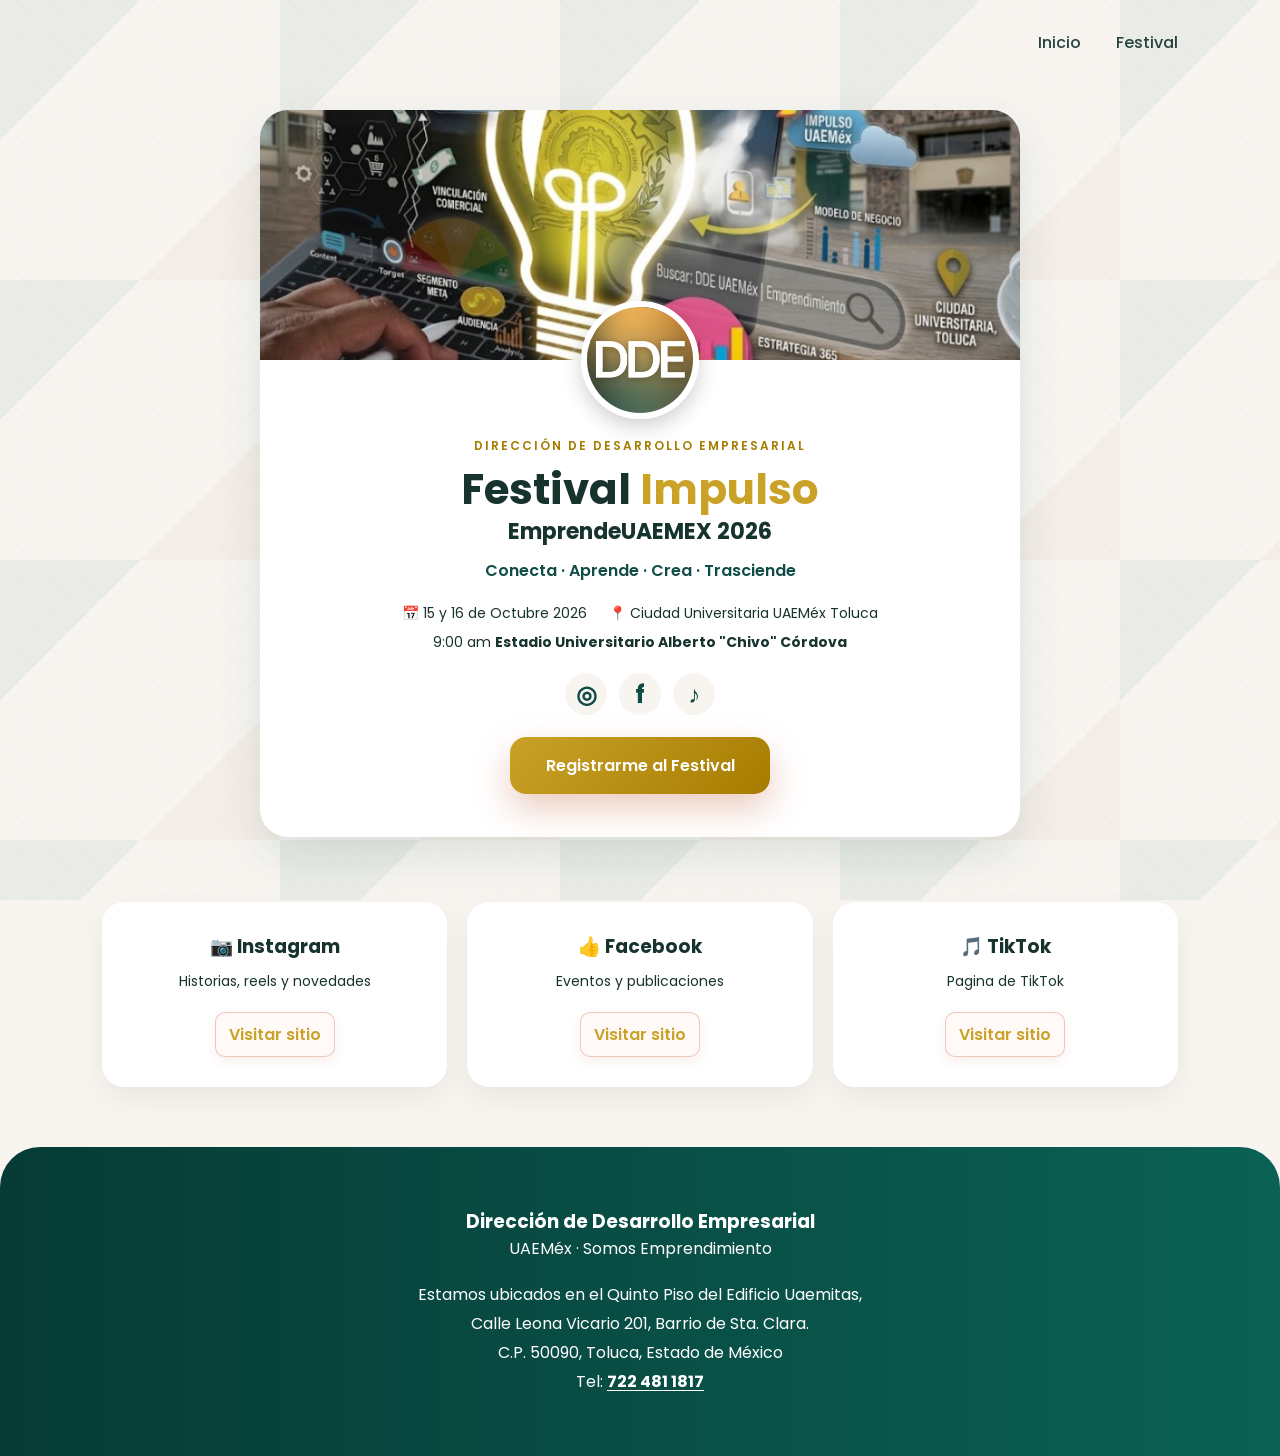
==== index.html @ 476d8ea2 "actualización" ====
<!DOCTYPE html>
<html lang="es">
<head>
    <meta charset="UTF-8">
    <meta name="viewport" content="width=device-width, initial-scale=1.0">
    <title>Festival Impulso 2026 | DDE UAEMéx</title>

    <link rel="preconnect" href="https://fonts.googleapis.com">
    <link href="https://fonts.googleapis.com/css2?family=Poppins:wght@300;400;500;600;700;800&display=swap" rel="stylesheet">

    <link rel="stylesheet" href="css/styles.css">
</head>
<body>

<header class="navbar">

    <nav>
        <a href="#festival">Inicio</a>
        <a href="#festival">Festival</a>
    </nav>

</header>

<section class="profile-hero" id="festival">

    <div class="profile-cover">
        <img src="assets/imagen-emprendimiento.jpg" alt="Emprendimiento e innovación de la UAEMéx">
    </div>

    <div class="profile-content">
        <img class="profile-logo" src="assets/logo-dde.jpg" alt="Logotipo de la Dirección de Desarrollo Empresarial">

        <span class="eyebrow">DIRECCIÓN DE DESARROLLO EMPRESARIAL</span>

        <h1>Festival <strong>Impulso</strong></h1>
        <p class="profile-year">EmprendeUAEMEX 2026</p>
        <p class="profile-description">Conecta · Aprende · Crea · Trasciende</p>

        <div class="profile-meta">
            <span>📅 15 y 16 de Octubre 2026</span>
            <span>📍 Ciudad Universitaria UAEMéx Toluca</span>
            <span>9:00 am <strong>Estadio Universitario Alberto &quot;Chivo&quot; Córdova</strong></span>
        </div>

        <div class="profile-socials" aria-label="Redes sociales">
            <a href="https://www.instagram.com/dde_uaemex/" aria-label="Instagram">◎</a>
            <a href="https://www.facebook.com/Desarrollo.Empresarial.UAEMex/" aria-label="Facebook">f</a>
            <a href="https://www.tiktok.com/@ddeuaemex" aria-label="TikTok">♪</a>
        </div>

        <a class="btn-primary profile-button" href="https://rodrigogar130-cmyk.github.io/impulso-uaemex-2026/index.html#inicio">
            Registrarme al Festival
        </a>
    </div>

</section>

<section class="socials" id="redes">

    <div class="card">
        <h3>📷 Instagram</h3>
        <p>Historias, reels y novedades</p>
        <a class="btn-social" href="https://www.instagram.com/dde_uaemex/">Visitar sitio</a>
    </div>

    <div class="card">
        <h3>👍 Facebook</h3>
        <p>Eventos y publicaciones</p>
        <a class="btn-social" href="https://www.facebook.com/Desarrollo.Empresarial.UAEMex/">Visitar sitio</a>
    </div>

    <div class="card">
        <h3>🎵 TikTok</h3>
        <p>Pagina de TikTok</p>
        <a class="btn-social" href="https://www.tiktok.com/@ddeuaemex">Visitar sitio</a>
    </div>


</section>

<footer id="contacto">

    <h3>Dirección de Desarrollo Empresarial</h3>

    <p>UAEMéx · Somos Emprendimiento</p>

    <address class="footer-address">
        Estamos ubicados en el Quinto Piso del Edificio Uaemitas,<br>
        Calle Leona Vicario 201, Barrio de Sta. Clara.<br>
        C.P. 50090, Toluca, Estado de México<br>
        Tel: <a href="tel:+527224811817"><strong>722 481 1817</strong></a>
    </address>

</footer>

<script src="js/app.js"></script>

</body>
</html>
---- css/styles.css ----
:root{

--verde:#0F4C45;
--terracota:#C9A227;
--terracota2:#A67C00;
--crema:#F8F5F1;
--texto:#17332D;

}

*{
margin:0;
padding:0;
box-sizing:border-box;
font-family:'Poppins',sans-serif;
}

html{
scroll-behavior:smooth;
}

body{

background-color:var(--crema);
background-image:
linear-gradient(135deg,rgba(15,76,69,.06) 25%,transparent 25%,transparent 75%,rgba(201,110,74,.06) 75%),
repeating-linear-gradient(45deg,rgba(15,76,69,.035) 0 1px,transparent 1px 34px),
repeating-linear-gradient(-45deg,rgba(201,110,74,.035) 0 1px,transparent 1px 34px);
background-size:280px 280px,34px 34px,34px 34px;
background-attachment:fixed;
color:var(--texto);

}

.navbar{

height:85px;
display:flex;
justify-content:flex-end;
align-items:center;
padding:0 8%;

}

.logo img{

height:55px;

}

nav{

display:flex;
gap:35px;

}

nav a{

text-decoration:none;
color:#26433E;
font-weight:500;
padding:10px 0;
transition:color .2s ease, transform .2s ease;

}

nav a:hover,
nav a:focus-visible{

color:var(--terracota);
transform:translateY(-2px);

}

nav a:focus-visible,
.btn-primary:focus-visible,
.btn-light:focus-visible,
.card a:focus-visible,
.footer-links a:focus-visible{

outline:3px solid rgba(201,110,74,.45);
outline-offset:4px;

}

.hero{

padding:50px 8%;
display:grid;
grid-template-columns:1fr 1fr;
gap:60px;
align-items:center;

}

.eyebrow{

letter-spacing:4px;
font-size:12px;
color:#777;

}

.hero h1{

font-size:64px;
line-height:1.05;
margin:15px 0;

}

.hero h1 span{

display:block;
color:var(--terracota);

}

.subtitle{

font-size:20px;
font-weight:600;
margin-bottom:15px;

}

.info{

margin:25px 0;
display:flex;
flex-direction:column;
gap:12px;

}

.btn-primary{

display:inline-block;
position:relative;
overflow:hidden;
background:linear-gradient(135deg,var(--terracota),var(--terracota2));
padding:16px 26px;
border-radius:16px;
color:white;
text-decoration:none;
font-weight:600;
box-shadow:0 15px 35px rgba(201,110,74,.35);
transition:transform .2s ease, box-shadow .2s ease, filter .2s ease;

}

.btn-primary::after,
.btn-light::after{

content:"";
position:absolute;
top:0;
left:-75%;
width:45%;
height:100%;
background:rgba(255,255,255,.28);
transform:skewX(-20deg);
transition:left .45s ease;

}

.btn-primary:hover,
.btn-primary:focus-visible,
.btn-light:hover,
.btn-light:focus-visible{

transform:translateY(-3px);
box-shadow:0 18px 38px rgba(201,110,74,.42);
filter:saturate(1.08);

}

.btn-primary:hover::after,
.btn-primary:focus-visible::after,
.btn-light:hover::after,
.btn-light:focus-visible::after{

left:130%;

}

.btn-primary:active,
.btn-light:active,
.card a:active,
.footer-links a:active{

transform:translateY(1px) scale(.98);
transition-duration:.08s;

}

.hero-image{

position:relative;

}

.hero-image img{

width:100%;
border-radius:30px;

}

.quote{

position:absolute;
bottom:25px;
left:25px;
background:rgba(15,76,69,.9);
backdrop-filter:blur(8px);
padding:18px;
border-radius:16px;
color:white;
width:240px;

}

.profile-hero{

max-width:760px;
margin:25px auto 45px;
background:#fff;
border-radius:28px;
overflow:hidden;
box-shadow:0 18px 45px rgba(15,76,69,.12);
text-align:center;

}

.profile-cover{

height:250px;
background:var(--verde);
overflow:hidden;

}

.profile-cover img{

width:100%;
height:100%;
object-fit:cover;
display:block;

}

.profile-content{

position:relative;
padding:0 34px 36px;

}

.profile-logo{

width:118px;
height:118px;
object-fit:cover;
border:6px solid white;
border-radius:50%;
margin:-59px auto 18px;
display:block;
box-shadow:0 8px 20px rgba(0,0,0,.18);

}

.profile-content .eyebrow{

display:block;
color:var(--terracota2);
font-weight:600;
letter-spacing:2px;

}

.profile-content h1{

font-size:42px;
line-height:1.1;
margin:12px 0 2px;

}

.profile-content h1 strong{

color:var(--terracota);

}

.profile-year{

font-size:22px;
font-weight:700;

}

.profile-description{

margin-top:10px;
font-weight:600;
color:var(--verde);

}

.profile-meta{

display:flex;
justify-content:center;
flex-wrap:wrap;
gap:8px 22px;
margin:20px 0;
font-size:14px;

}

.profile-socials{

display:flex;
justify-content:center;
gap:12px;
margin-bottom:22px;

}

.profile-socials a{

display:grid;
place-items:center;
width:42px;
height:42px;
border-radius:50%;
background:var(--crema);
color:var(--verde);
font-size:24px;
font-weight:700;
text-decoration:none;
transition:transform .2s ease, background-color .2s ease, color .2s ease;

}

.profile-socials a:hover,
.profile-socials a:focus-visible{

background:var(--terracota);
color:white;
transform:translateY(-3px);

}

.profile-button{

min-width:260px;

}

.socials{

padding:20px 8%;
display:grid;
grid-template-columns:repeat(3,1fr);
gap:20px;

}

.card{

background:white;
padding:30px;
border-radius:22px;
text-align:center;
box-shadow:0 12px 30px rgba(0,0,0,.06);
transition:.3s;

}

.card:hover{

transform:translateY(-8px);

}

.card h3{

margin-bottom:10px;

}

.card p{

font-size:14px;
margin-bottom:20px;

}

.card a{

color:var(--terracota);
text-decoration:none;
font-weight:600;
display:inline-block;
padding:9px 12px;
border-radius:10px;
transition:transform .2s ease, background-color .2s ease;

}

.card a:hover,
.card a:focus-visible{

background:rgba(201,110,74,.1);
transform:translateY(-2px);

}

.btn-social{

min-width:120px;
border:1px solid rgba(201,110,74,.35);
background:#fffaf7;
text-align:center;
box-shadow:0 5px 12px rgba(201,110,74,.1);

}

.btn-social:hover,
.btn-social:focus-visible{

background:var(--terracota);
color:white;
box-shadow:0 8px 18px rgba(201,110,74,.25);

}

.features{

padding:60px 8%;
display:grid;
grid-template-columns:1.3fr .8fr;
gap:40px;

}

.left h2{

font-size:36px;
margin-bottom:30px;

}

.item{

margin-bottom:24px;

}

.item h4{

font-size:20px;

}

.cta-box{

background:linear-gradient(160deg,#0F4C45,#176B5E);
border-radius:30px;
padding:40px;
color:white;
display:flex;
flex-direction:column;
justify-content:center;

}

.cta-box h3{

font-size:34px;
margin-bottom:20px;

}

.btn-light{

position:relative;
overflow:hidden;
margin-top:25px;
background:white;
padding:14px 16px;
text-align:center;
border-radius:14px;
text-decoration:none;
color:var(--verde);
font-weight:700;
transition:transform .2s ease, box-shadow .2s ease;

}

.stats{

padding:40px 8%;
display:grid;
grid-template-columns:repeat(4,1fr);
text-align:center;

}

.stats h2{

font-size:44px;
color:var(--terracota);

}

footer{

margin-top:40px;
background:linear-gradient(90deg,#063B35,#0B6155);
padding:60px 8%;
color:white;
text-align:center;
border-radius:40px 40px 0 0;

}

.footer-address{
margin:20px auto 0;
max-width:640px;
font-style:normal;
line-height:1.8;
}

.footer-address a{
color:inherit;
text-underline-offset:3px;
}

.footer-links{

margin-top:25px;
display:flex;
justify-content:center;
gap:30px;

}

.footer-links a{

color:white;
text-decoration:none;
padding:8px 4px;
transition:color .2s ease, transform .2s ease;

}

.footer-links a:hover,
.footer-links a:focus-visible{

color:#FFD1BE;
transform:translateY(-2px);

}

@media(max-width:960px){

.hero,
.features{

grid-template-columns:1fr;

}

.socials{

grid-template-columns:1fr 1fr;

}

.stats{

grid-template-columns:1fr 1fr;
row-gap:30px;

}

nav{

display:none;

}

.hero h1{

font-size:46px;

}

}

@media(max-width:600px){

.navbar{

height:70px;
padding:0 5%;

}

.logo img{

height:44px;

}

.profile-hero{

margin:12px 5% 30px;
border-radius:22px;

}

.profile-cover{

height:175px;

}

.profile-content{

padding:0 18px 26px;

}

.profile-logo{

width:96px;
height:96px;
margin-top:-48px;

}

.profile-content .eyebrow{

font-size:10px;
letter-spacing:1px;

}

.profile-content h1{

font-size:34px;

}

.profile-year{

font-size:19px;

}

.profile-meta{

flex-direction:column;
gap:6px;
font-size:13px;

}

.profile-button{

width:100%;
min-width:0;

}

.hero{

padding:30px 5% 34px;
gap:30px;

}

.hero h1{

font-size:clamp(38px,11vw,48px);

}

.eyebrow{

letter-spacing:2px;

}

.subtitle{

font-size:17px;

}

.info{

margin:20px 0;
gap:8px;
font-size:14px;

}

.btn-primary{

width:100%;
text-align:center;
padding:15px 18px;

}

.hero-image img{

border-radius:22px;

}

.quote{

bottom:14px;
left:14px;
padding:12px;
width:calc(100% - 28px);
font-size:12px;

}

.socials{

grid-template-columns:1fr;
padding:12px 5%;
gap:14px;

}

.card{

padding:22px 18px;
border-radius:18px;

}

.features{

padding:40px 5%;
gap:28px;

}

.left h2{

font-size:30px;

}

.cta-box{

padding:28px 22px;
border-radius:22px;

}

.cta-box h3{

font-size:28px;

}

.stats{

grid-template-columns:1fr;
padding:30px 5%;
row-gap:24px;

}

.stats h2{

font-size:38px;

}

footer{

margin-top:24px;
padding:40px 5%;
border-radius:26px 26px 0 0;

}

.footer-links{

gap:10px 18px;
flex-wrap:wrap;

}

}

@media(prefers-reduced-motion:reduce){

html{
scroll-behavior:auto;
}

*,
*::before,
*::after{
transition-duration:.01ms !important;
animation-duration:.01ms !important;
}

}
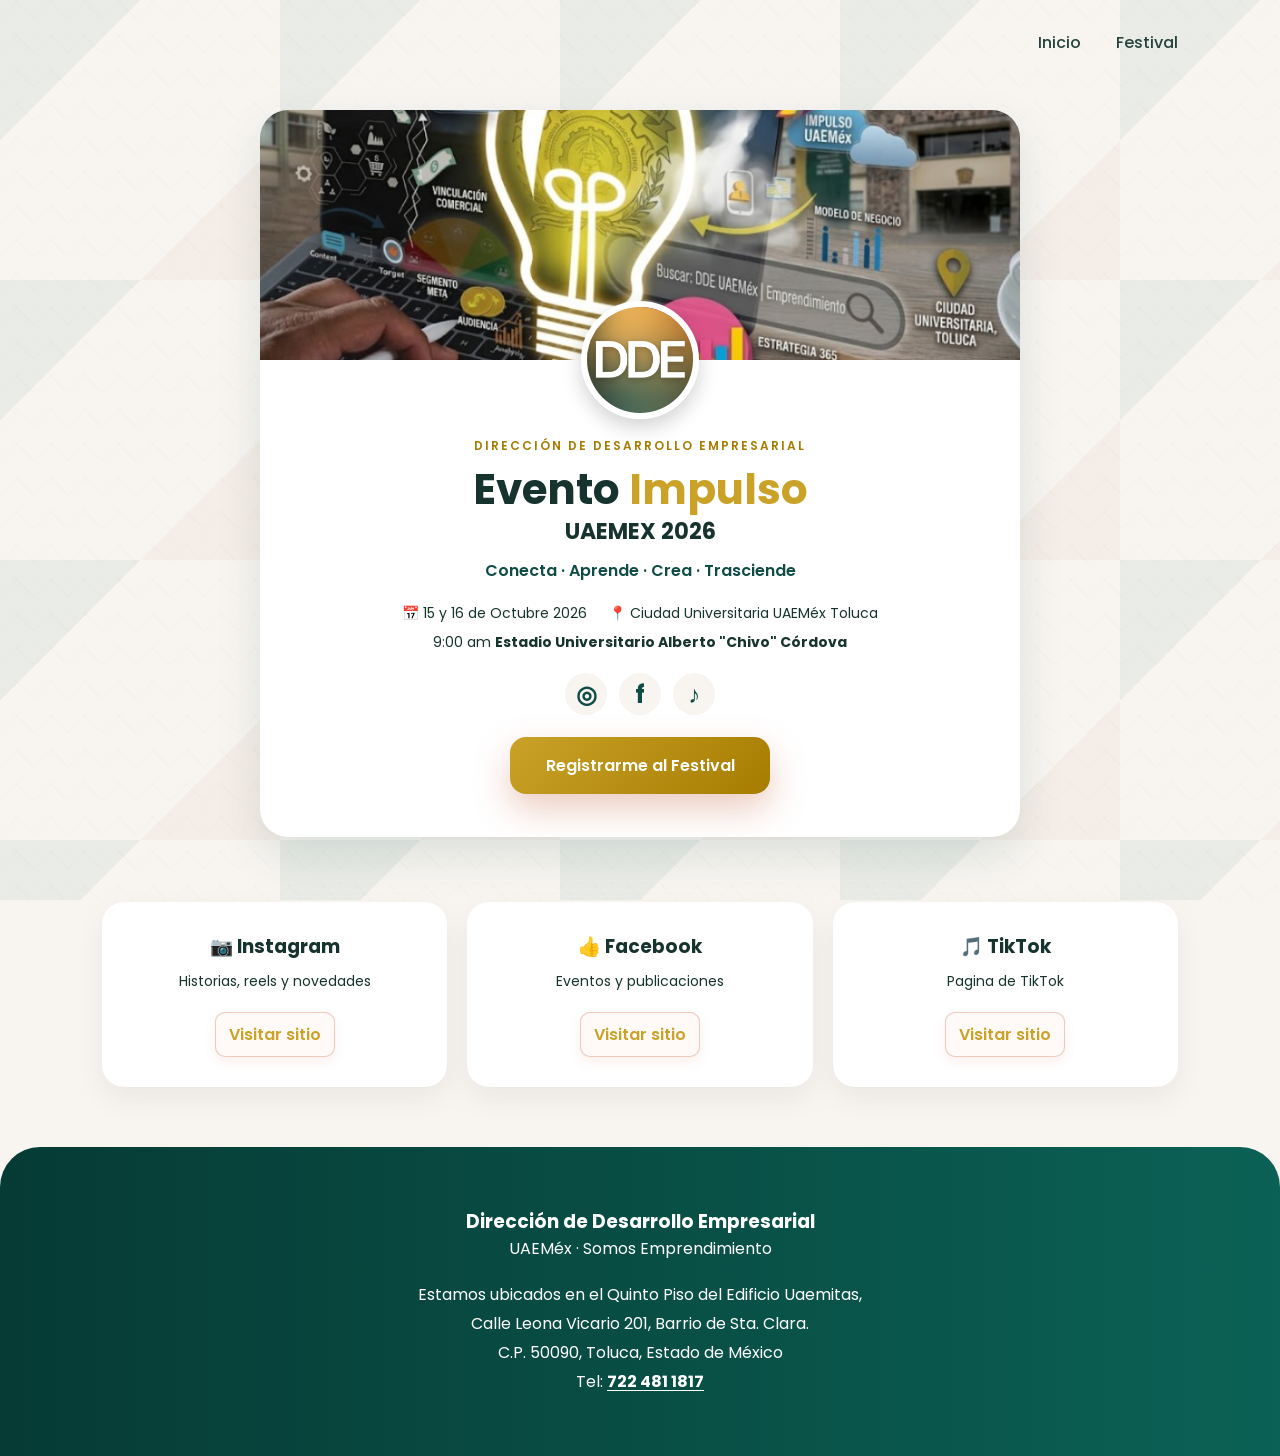
==== commit 613cc85d: "actualizacion 2" ====
--- a/index.html
+++ b/index.html
@@ -32,8 +32,8 @@
 
         <span class="eyebrow">DIRECCIÓN DE DESARROLLO EMPRESARIAL</span>
 
-        <h1>Festival <strong>Impulso</strong></h1>
-        <p class="profile-year">EmprendeUAEMEX 2026</p>
+        <h1>Evento <strong>Impulso</strong></h1>
+        <p class="profile-year">UAEMEX 2026</p>
         <p class="profile-description">Conecta · Aprende · Crea · Trasciende</p>
 
         <div class="profile-meta">
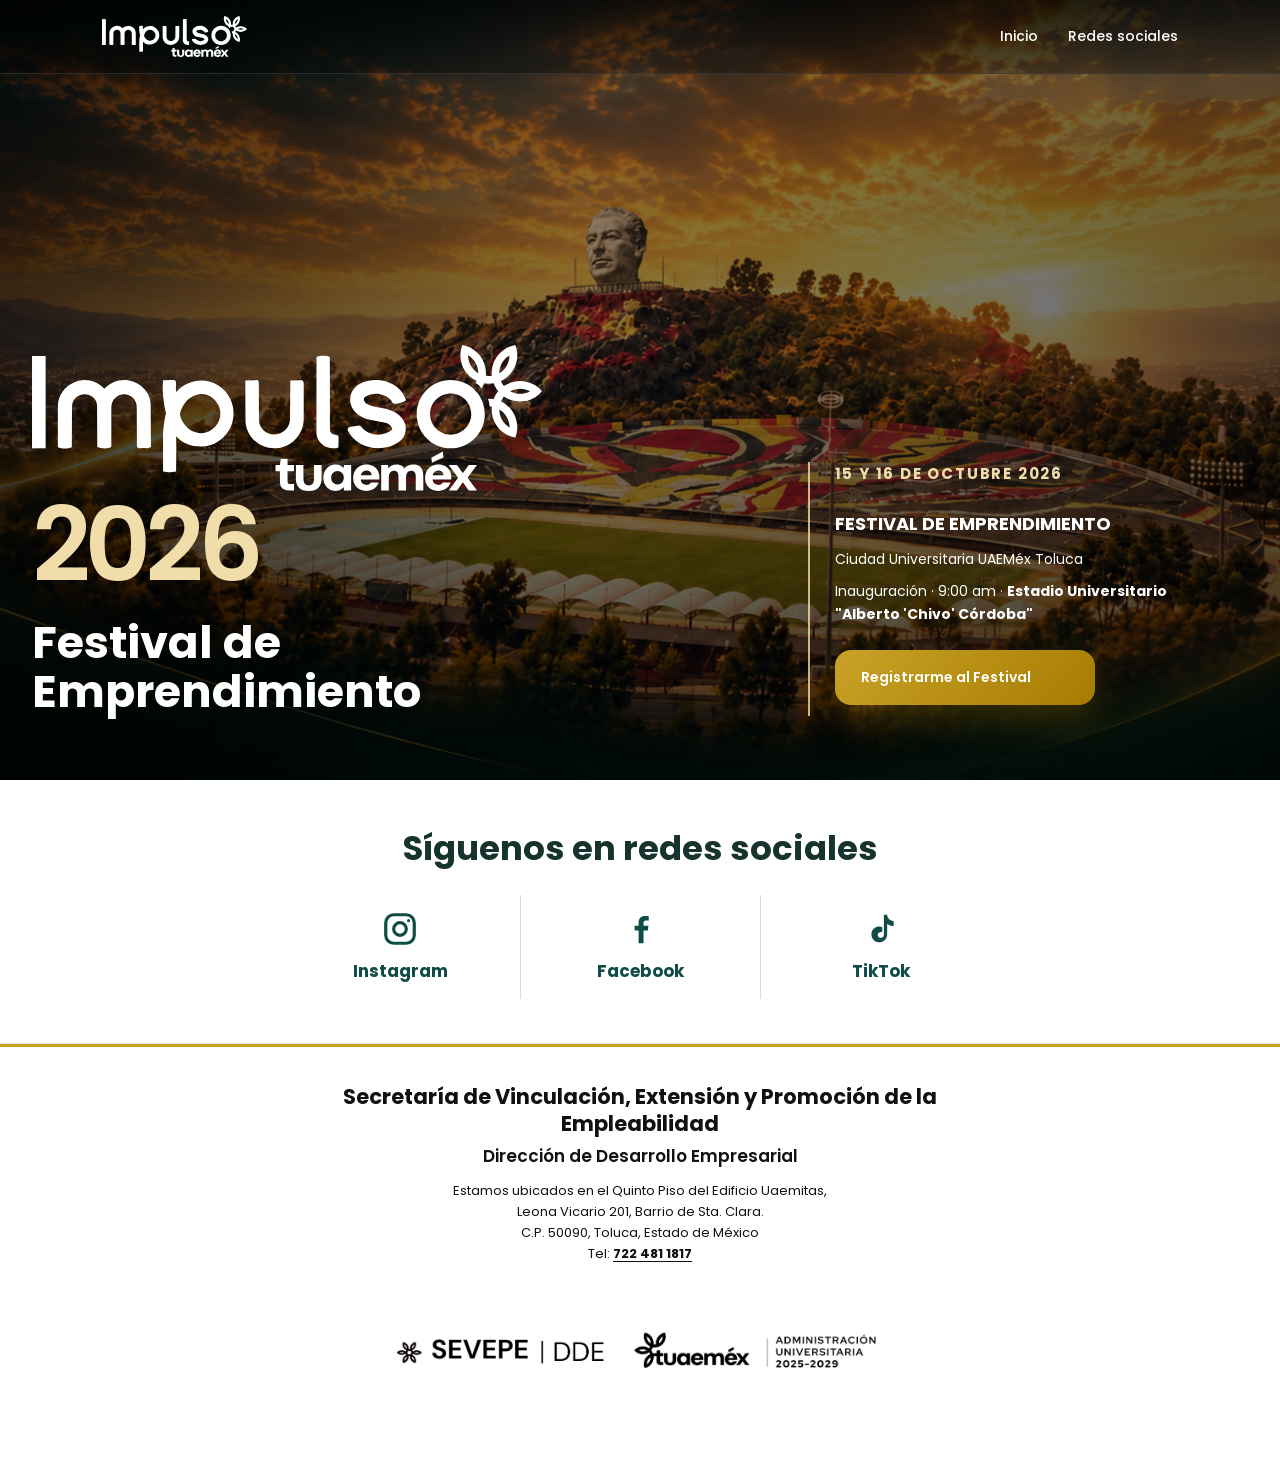
==== commit 729a5831: "actualización" ====
--- a/index.html
+++ b/index.html
@@ -3,97 +3,92 @@
 <head>
     <meta charset="UTF-8">
     <meta name="viewport" content="width=device-width, initial-scale=1.0">
-    <title>Festival Impulso 2026 | DDE UAEMéx</title>
-
+    <title>Festival de Emprendimiento 2026 | UAEMéx</title>
     <link rel="preconnect" href="https://fonts.googleapis.com">
+    <link rel="preconnect" href="https://fonts.gstatic.com" crossorigin>
     <link href="https://fonts.googleapis.com/css2?family=Poppins:wght@300;400;500;600;700;800&display=swap" rel="stylesheet">
-
     <link rel="stylesheet" href="css/styles.css">
 </head>
 <body>
 
 <header class="navbar">
-
-    <nav>
-        <a href="#festival">Inicio</a>
-        <a href="#festival">Festival</a>
+    <nav aria-label="Navegación principal">
+        <a class="nav-brand" href="#festival" aria-label="Festival de Emprendimiento">
+            <img src="assets/logo-festival.svg" alt="Impulso UAEMéx">
+        </a>
+        <div class="nav-links">
+            <a href="#festival">Inicio</a>
+            <a href="#redes">Redes sociales</a>
+        </div>
     </nav>
-
 </header>
 
-<section class="profile-hero" id="festival">
-
-    <div class="profile-cover">
-        <img src="assets/imagen-emprendimiento.jpg" alt="Emprendimiento e innovación de la UAEMéx">
-    </div>
-
-    <div class="profile-content">
-        <img class="profile-logo" src="assets/logo-dde.jpg" alt="Logotipo de la Dirección de Desarrollo Empresarial">
-
-        <span class="eyebrow">DIRECCIÓN DE DESARROLLO EMPRESARIAL</span>
-
-        <h1>Evento <strong>Impulso</strong></h1>
-        <p class="profile-year">UAEMEX 2026</p>
-        <p class="profile-description">Conecta · Aprende · Crea · Trasciende</p>
-
-        <div class="profile-meta">
-            <span>📅 15 y 16 de Octubre 2026</span>
-            <span>📍 Ciudad Universitaria UAEMéx Toluca</span>
-            <span>9:00 am <strong>Estadio Universitario Alberto &quot;Chivo&quot; Córdova</strong></span>
+<main>
+    <section class="profile-hero" id="festival">
+        <div class="profile-cover">
+            <picture>
+                <source media="(max-width: 600px)" srcset="assets/hero-impulso-uaemex-2026-mobile.png">
+                <img src="assets/hero-impulso-uaemex-2026-desktop.png" alt="Estadio Universitario Alberto Chivo Córdoba para el Festival de Emprendimiento 2026">
+            </picture>
         </div>
 
-        <div class="profile-socials" aria-label="Redes sociales">
-            <a href="https://www.instagram.com/dde_uaemex/" aria-label="Instagram">◎</a>
-            <a href="https://www.facebook.com/Desarrollo.Empresarial.UAEMex/" aria-label="Facebook">f</a>
-            <a href="https://www.tiktok.com/@ddeuaemex" aria-label="TikTok">♪</a>
+        <div class="hero-shade"></div>
+        <div class="profile-content">
+            <div class="hero-intro">
+                <img class="event-logo" src="assets/logo-festival.svg" alt="Logotipo del Festival de Emprendimiento">
+                <p class="hero-year">2026</p>
+                <h1>Festival de Emprendimiento</h1>
+            </div>
+            <div class="hero-details">
+                <p class="hero-date">15 y 16 de octubre 2026</p>
+                <p class="hero-event-name">Festival de Emprendimiento</p>
+                <p>Ciudad Universitaria UAEMéx Toluca</p>
+                <p>Inauguración · 9:00 am · <strong>Estadio Universitario "Alberto 'Chivo' Córdoba"</strong></p>
+                <a class="btn-primary profile-button" href="https://impulsouaemex2026.cineticocre.com.mx/">
+                    Registrarme al Festival
+                </a>
+            </div>
+        </div>
+    </section>
+
+    <section class="socials" id="redes" aria-labelledby="socials-title">
+        <div class="section-heading">
+            <h2 id="socials-title">Síguenos en redes sociales</h2>
         </div>
 
-        <a class="btn-primary profile-button" href="https://rodrigogar130-cmyk.github.io/impulso-uaemex-2026/index.html#inicio">
-            Registrarme al Festival
-        </a>
-    </div>
-
-</section>
-
-<section class="socials" id="redes">
-
-    <div class="card">
-        <h3>📷 Instagram</h3>
-        <p>Historias, reels y novedades</p>
-        <a class="btn-social" href="https://www.instagram.com/dde_uaemex/">Visitar sitio</a>
-    </div>
-
-    <div class="card">
-        <h3>👍 Facebook</h3>
-        <p>Eventos y publicaciones</p>
-        <a class="btn-social" href="https://www.facebook.com/Desarrollo.Empresarial.UAEMex/">Visitar sitio</a>
-    </div>
-
-    <div class="card">
-        <h3>🎵 TikTok</h3>
-        <p>Pagina de TikTok</p>
-        <a class="btn-social" href="https://www.tiktok.com/@ddeuaemex">Visitar sitio</a>
-    </div>
-
-
-</section>
+        <div class="social-grid">
+            <a class="card social-card instagram" href="https://www.instagram.com/dde_uaemex/" aria-label="Visitar Instagram de Dirección de Desarrollo Empresarial">
+                <svg viewBox="0 0 24 24" aria-hidden="true"><rect x="3" y="3" width="18" height="18" rx="5"/><circle cx="12" cy="12" r="4"/><circle class="dot" cx="17.4" cy="6.7" r="1"/></svg>
+                <span>Instagram</span>
+            </a>
+            <a class="card social-card facebook" href="https://www.facebook.com/Desarrollo.Empresarial.UAEMex/" aria-label="Visitar Facebook de Dirección de Desarrollo Empresarial">
+                <svg viewBox="0 0 24 24" aria-hidden="true"><path d="M13.6 21v-8h2.7l.4-3h-3.1V8.1c0-.9.3-1.5 1.6-1.5h1.7V3.9c-.3 0-1.3-.1-2.4-.1-2.4 0-4 1.5-4 4.1V10H8v3h2.5v8h3.1Z"/></svg>
+                <span>Facebook</span>
+            </a>
+            <a class="card social-card tiktok" href="https://www.tiktok.com/@ddeuaemex" aria-label="Visitar TikTok de Dirección de Desarrollo Empresarial">
+                <svg viewBox="0 0 24 24" aria-hidden="true"><path d="M15.8 3c.4 2.4 1.7 3.8 4.2 4v3.1c-1.5 0-2.9-.5-4.1-1.3v6.5c0 4.1-4.4 6.5-7.8 4.2-2.1-1.4-2.8-4.5-1.5-6.7 1.4-2.4 4.3-3 6.2-1.9v3.2c-.4-.1-.9-.2-1.3-.1-1.1.1-1.8 1.1-1.5 2.2.4 1.5 2.6 1.9 3.5.6.3-.4.3-.9.3-1.4V3h3Z"/></svg>
+                <span>TikTok</span>
+            </a>
+        </div>
+    </section>
+</main>
 
 <footer id="contacto">
-
-    <h3>Dirección de Desarrollo Empresarial</h3>
-
-    <p>UAEMéx · Somos Emprendimiento</p>
-
-    <address class="footer-address">
-        Estamos ubicados en el Quinto Piso del Edificio Uaemitas,<br>
-        Calle Leona Vicario 201, Barrio de Sta. Clara.<br>
-        C.P. 50090, Toluca, Estado de México<br>
-        Tel: <a href="tel:+527224811817"><strong>722 481 1817</strong></a>
-    </address>
-
+    <div class="footer-content">
+        <h2>Secretaría de Vinculación, Extensión y Promoción de la Empleabilidad</h2>
+        <h3>Dirección de Desarrollo Empresarial</h3>
+        <address class="footer-address">
+            Estamos ubicados en el Quinto Piso del Edificio Uaemitas,<br>
+            Leona Vicario 201, Barrio de Sta. Clara.<br>
+            C.P. 50090, Toluca, Estado de México<br>
+            Tel: <a href="tel:+527224811817"><strong>722 481 1817</strong></a>
+        </address>
+        <div class="footer-letterhead">
+            <img src="assets/membrete-dde.jpeg" alt="SEVEPE | DDE · UAEMéx Administración Universitaria 2025–2029">
+        </div>
+    </div>
 </footer>
 
 <script src="js/app.js"></script>
-
 </body>
 </html>
--- a/css/styles.css
+++ b/css/styles.css
@@ -1,823 +1,13 @@
-:root{
-
---verde:#0F4C45;
---terracota:#C9A227;
---terracota2:#A67C00;
---crema:#F8F5F1;
---texto:#17332D;
-
-}
-
-*{
-margin:0;
-padding:0;
-box-sizing:border-box;
-font-family:'Poppins',sans-serif;
-}
-
-html{
-scroll-behavior:smooth;
-}
-
-body{
-
-background-color:var(--crema);
-background-image:
-linear-gradient(135deg,rgba(15,76,69,.06) 25%,transparent 25%,transparent 75%,rgba(201,110,74,.06) 75%),
-repeating-linear-gradient(45deg,rgba(15,76,69,.035) 0 1px,transparent 1px 34px),
-repeating-linear-gradient(-45deg,rgba(201,110,74,.035) 0 1px,transparent 1px 34px);
-background-size:280px 280px,34px 34px,34px 34px;
-background-attachment:fixed;
-color:var(--texto);
-
-}
-
-.navbar{
-
-height:85px;
-display:flex;
-justify-content:flex-end;
-align-items:center;
-padding:0 8%;
-
-}
-
-.logo img{
-
-height:55px;
-
-}
-
-nav{
-
-display:flex;
-gap:35px;
-
-}
-
-nav a{
-
-text-decoration:none;
-color:#26433E;
-font-weight:500;
-padding:10px 0;
-transition:color .2s ease, transform .2s ease;
-
-}
-
-nav a:hover,
-nav a:focus-visible{
-
-color:var(--terracota);
-transform:translateY(-2px);
-
-}
-
-nav a:focus-visible,
-.btn-primary:focus-visible,
-.btn-light:focus-visible,
-.card a:focus-visible,
-.footer-links a:focus-visible{
-
-outline:3px solid rgba(201,110,74,.45);
-outline-offset:4px;
-
-}
-
-.hero{
-
-padding:50px 8%;
-display:grid;
-grid-template-columns:1fr 1fr;
-gap:60px;
-align-items:center;
-
-}
-
-.eyebrow{
-
-letter-spacing:4px;
-font-size:12px;
-color:#777;
-
-}
-
-.hero h1{
-
-font-size:64px;
-line-height:1.05;
-margin:15px 0;
-
-}
-
-.hero h1 span{
-
-display:block;
-color:var(--terracota);
-
-}
-
-.subtitle{
-
-font-size:20px;
-font-weight:600;
-margin-bottom:15px;
-
-}
-
-.info{
-
-margin:25px 0;
-display:flex;
-flex-direction:column;
-gap:12px;
-
-}
-
-.btn-primary{
-
-display:inline-block;
-position:relative;
-overflow:hidden;
-background:linear-gradient(135deg,var(--terracota),var(--terracota2));
-padding:16px 26px;
-border-radius:16px;
-color:white;
-text-decoration:none;
-font-weight:600;
-box-shadow:0 15px 35px rgba(201,110,74,.35);
-transition:transform .2s ease, box-shadow .2s ease, filter .2s ease;
-
-}
-
-.btn-primary::after,
-.btn-light::after{
-
-content:"";
-position:absolute;
-top:0;
-left:-75%;
-width:45%;
-height:100%;
-background:rgba(255,255,255,.28);
-transform:skewX(-20deg);
-transition:left .45s ease;
-
-}
-
-.btn-primary:hover,
-.btn-primary:focus-visible,
-.btn-light:hover,
-.btn-light:focus-visible{
-
-transform:translateY(-3px);
-box-shadow:0 18px 38px rgba(201,110,74,.42);
-filter:saturate(1.08);
-
-}
-
-.btn-primary:hover::after,
-.btn-primary:focus-visible::after,
-.btn-light:hover::after,
-.btn-light:focus-visible::after{
-
-left:130%;
-
-}
-
-.btn-primary:active,
-.btn-light:active,
-.card a:active,
-.footer-links a:active{
-
-transform:translateY(1px) scale(.98);
-transition-duration:.08s;
-
-}
-
-.hero-image{
-
-position:relative;
-
-}
-
-.hero-image img{
-
-width:100%;
-border-radius:30px;
-
-}
-
-.quote{
-
-position:absolute;
-bottom:25px;
-left:25px;
-background:rgba(15,76,69,.9);
-backdrop-filter:blur(8px);
-padding:18px;
-border-radius:16px;
-color:white;
-width:240px;
-
-}
-
-.profile-hero{
-
-max-width:760px;
-margin:25px auto 45px;
-background:#fff;
-border-radius:28px;
-overflow:hidden;
-box-shadow:0 18px 45px rgba(15,76,69,.12);
-text-align:center;
-
-}
-
-.profile-cover{
-
-height:250px;
-background:var(--verde);
-overflow:hidden;
-
-}
-
-.profile-cover img{
-
-width:100%;
-height:100%;
-object-fit:cover;
-display:block;
-
-}
-
-.profile-content{
-
-position:relative;
-padding:0 34px 36px;
-
-}
-
-.profile-logo{
-
-width:118px;
-height:118px;
-object-fit:cover;
-border:6px solid white;
-border-radius:50%;
-margin:-59px auto 18px;
-display:block;
-box-shadow:0 8px 20px rgba(0,0,0,.18);
-
-}
-
-.profile-content .eyebrow{
-
-display:block;
-color:var(--terracota2);
-font-weight:600;
-letter-spacing:2px;
-
-}
-
-.profile-content h1{
-
-font-size:42px;
-line-height:1.1;
-margin:12px 0 2px;
-
-}
-
-.profile-content h1 strong{
-
-color:var(--terracota);
-
-}
-
-.profile-year{
-
-font-size:22px;
-font-weight:700;
-
-}
-
-.profile-description{
-
-margin-top:10px;
-font-weight:600;
-color:var(--verde);
-
-}
-
-.profile-meta{
-
-display:flex;
-justify-content:center;
-flex-wrap:wrap;
-gap:8px 22px;
-margin:20px 0;
-font-size:14px;
-
-}
-
-.profile-socials{
-
-display:flex;
-justify-content:center;
-gap:12px;
-margin-bottom:22px;
-
-}
-
-.profile-socials a{
-
-display:grid;
-place-items:center;
-width:42px;
-height:42px;
-border-radius:50%;
-background:var(--crema);
-color:var(--verde);
-font-size:24px;
-font-weight:700;
-text-decoration:none;
-transition:transform .2s ease, background-color .2s ease, color .2s ease;
-
-}
-
-.profile-socials a:hover,
-.profile-socials a:focus-visible{
-
-background:var(--terracota);
-color:white;
-transform:translateY(-3px);
-
-}
-
-.profile-button{
-
-min-width:260px;
-
-}
-
-.socials{
-
-padding:20px 8%;
-display:grid;
-grid-template-columns:repeat(3,1fr);
-gap:20px;
-
-}
-
-.card{
-
-background:white;
-padding:30px;
-border-radius:22px;
-text-align:center;
-box-shadow:0 12px 30px rgba(0,0,0,.06);
-transition:.3s;
-
-}
-
-.card:hover{
-
-transform:translateY(-8px);
-
-}
-
-.card h3{
-
-margin-bottom:10px;
-
-}
-
-.card p{
-
-font-size:14px;
-margin-bottom:20px;
-
-}
-
-.card a{
-
-color:var(--terracota);
-text-decoration:none;
-font-weight:600;
-display:inline-block;
-padding:9px 12px;
-border-radius:10px;
-transition:transform .2s ease, background-color .2s ease;
-
-}
-
-.card a:hover,
-.card a:focus-visible{
-
-background:rgba(201,110,74,.1);
-transform:translateY(-2px);
-
-}
-
-.btn-social{
-
-min-width:120px;
-border:1px solid rgba(201,110,74,.35);
-background:#fffaf7;
-text-align:center;
-box-shadow:0 5px 12px rgba(201,110,74,.1);
-
-}
-
-.btn-social:hover,
-.btn-social:focus-visible{
-
-background:var(--terracota);
-color:white;
-box-shadow:0 8px 18px rgba(201,110,74,.25);
-
-}
-
-.features{
-
-padding:60px 8%;
-display:grid;
-grid-template-columns:1.3fr .8fr;
-gap:40px;
-
-}
-
-.left h2{
-
-font-size:36px;
-margin-bottom:30px;
-
-}
-
-.item{
-
-margin-bottom:24px;
-
-}
-
-.item h4{
-
-font-size:20px;
-
-}
-
-.cta-box{
-
-background:linear-gradient(160deg,#0F4C45,#176B5E);
-border-radius:30px;
-padding:40px;
-color:white;
-display:flex;
-flex-direction:column;
-justify-content:center;
-
-}
-
-.cta-box h3{
-
-font-size:34px;
-margin-bottom:20px;
-
-}
-
-.btn-light{
-
-position:relative;
-overflow:hidden;
-margin-top:25px;
-background:white;
-padding:14px 16px;
-text-align:center;
-border-radius:14px;
-text-decoration:none;
-color:var(--verde);
-font-weight:700;
-transition:transform .2s ease, box-shadow .2s ease;
-
-}
-
-.stats{
-
-padding:40px 8%;
-display:grid;
-grid-template-columns:repeat(4,1fr);
-text-align:center;
-
-}
-
-.stats h2{
-
-font-size:44px;
-color:var(--terracota);
-
-}
-
-footer{
-
-margin-top:40px;
-background:linear-gradient(90deg,#063B35,#0B6155);
-padding:60px 8%;
-color:white;
-text-align:center;
-border-radius:40px 40px 0 0;
-
-}
-
-.footer-address{
-margin:20px auto 0;
-max-width:640px;
-font-style:normal;
-line-height:1.8;
-}
-
-.footer-address a{
-color:inherit;
-text-underline-offset:3px;
-}
-
-.footer-links{
-
-margin-top:25px;
-display:flex;
-justify-content:center;
-gap:30px;
-
-}
-
-.footer-links a{
-
-color:white;
-text-decoration:none;
-padding:8px 4px;
-transition:color .2s ease, transform .2s ease;
-
-}
-
-.footer-links a:hover,
-.footer-links a:focus-visible{
-
-color:#FFD1BE;
-transform:translateY(-2px);
-
-}
-
-@media(max-width:960px){
-
-.hero,
-.features{
-
-grid-template-columns:1fr;
-
-}
-
-.socials{
-
-grid-template-columns:1fr 1fr;
-
-}
-
-.stats{
-
-grid-template-columns:1fr 1fr;
-row-gap:30px;
-
-}
-
-nav{
-
-display:none;
-
-}
-
-.hero h1{
-
-font-size:46px;
-
-}
-
-}
-
-@media(max-width:600px){
-
-.navbar{
-
-height:70px;
-padding:0 5%;
-
-}
-
-.logo img{
-
-height:44px;
-
-}
-
-.profile-hero{
-
-margin:12px 5% 30px;
-border-radius:22px;
-
-}
-
-.profile-cover{
-
-height:175px;
-
-}
-
-.profile-content{
-
-padding:0 18px 26px;
-
-}
-
-.profile-logo{
-
-width:96px;
-height:96px;
-margin-top:-48px;
-
-}
-
-.profile-content .eyebrow{
-
-font-size:10px;
-letter-spacing:1px;
-
-}
-
-.profile-content h1{
-
-font-size:34px;
-
-}
-
-.profile-year{
-
-font-size:19px;
-
-}
-
-.profile-meta{
-
-flex-direction:column;
-gap:6px;
-font-size:13px;
-
-}
-
-.profile-button{
-
-width:100%;
-min-width:0;
-
-}
-
-.hero{
-
-padding:30px 5% 34px;
-gap:30px;
-
-}
-
-.hero h1{
-
-font-size:clamp(38px,11vw,48px);
-
-}
-
-.eyebrow{
-
-letter-spacing:2px;
-
-}
-
-.subtitle{
-
-font-size:17px;
-
-}
-
-.info{
-
-margin:20px 0;
-gap:8px;
-font-size:14px;
-
-}
-
-.btn-primary{
-
-width:100%;
-text-align:center;
-padding:15px 18px;
-
-}
-
-.hero-image img{
-
-border-radius:22px;
-
-}
-
-.quote{
-
-bottom:14px;
-left:14px;
-padding:12px;
-width:calc(100% - 28px);
-font-size:12px;
-
-}
-
-.socials{
-
-grid-template-columns:1fr;
-padding:12px 5%;
-gap:14px;
-
-}
-
-.card{
-
-padding:22px 18px;
-border-radius:18px;
-
-}
-
-.features{
-
-padding:40px 5%;
-gap:28px;
-
-}
-
-.left h2{
-
-font-size:30px;
-
-}
-
-.cta-box{
-
-padding:28px 22px;
-border-radius:22px;
-
-}
-
-.cta-box h3{
-
-font-size:28px;
-
-}
-
-.stats{
-
-grid-template-columns:1fr;
-padding:30px 5%;
-row-gap:24px;
-
-}
-
-.stats h2{
-
-font-size:38px;
-
-}
-
-footer{
-
-margin-top:24px;
-padding:40px 5%;
-border-radius:26px 26px 0 0;
-
-}
-
-.footer-links{
-
-gap:10px 18px;
-flex-wrap:wrap;
-
-}
-
-}
-
-@media(prefers-reduced-motion:reduce){
-
-html{
-scroll-behavior:auto;
-}
-
-*,
-*::before,
-*::after{
-transition-duration:.01ms !important;
-animation-duration:.01ms !important;
-}
-
-}
+:root{--verde:#0f4c45;--verde-oscuro:#093c37;--dorado:#c9a227;--dorado-oscuro:#a67c00;--crema:#f8f5f1;--texto:#17332d}
+*{box-sizing:border-box;margin:0;padding:0;font-family:'Poppins',sans-serif}
+html{scroll-behavior:smooth}
+body{color:var(--texto);background:#fff}
+.navbar{position:absolute;z-index:5;top:0;left:0;width:100%;height:74px;display:flex;align-items:center;padding:0 clamp(24px,8vw,130px);background:linear-gradient(180deg,rgba(0,0,0,.72),rgba(0,0,0,.3));border-bottom:1px solid rgba(255,255,255,.15)}nav{width:min(1230px,100%);margin:auto;display:flex;align-items:center;justify-content:space-between}.nav-brand{display:block;line-height:0}.nav-brand img{display:block;width:145px;height:42px;object-fit:contain}.nav-links{display:flex;align-items:center;gap:30px}nav a{color:#fff;font-size:14px;font-weight:500;text-decoration:none;transition:color .2s ease,transform .2s ease}nav a:hover,nav a:focus-visible{color:#ead49a;transform:translateY(-2px)}
+.profile-hero{position:relative;min-height:min(780px,100svh);margin:0;background:#0b1714;color:#fff;overflow:hidden}.profile-cover{position:absolute;inset:0;background:#0b1714}.profile-cover picture,.profile-cover img{display:block;width:100%;height:100%}.profile-cover img{object-fit:cover;object-position:center}.hero-shade{position:absolute;inset:0;background:linear-gradient(90deg,rgba(0,0,0,.75) 0%,rgba(0,0,0,.45) 46%,rgba(0,0,0,.58) 100%),linear-gradient(0deg,rgba(0,0,0,.52) 0%,transparent 52%)}.profile-content{position:relative;z-index:1;width:min(1230px,calc(100% - 64px));min-height:min(780px,100svh);margin:auto;padding:145px 0 64px;display:grid;grid-template-columns:minmax(0,1.2fr) minmax(310px,.8fr);gap:clamp(45px,9vw,145px);align-items:end}.hero-intro{max-width:650px}.event-logo{display:block;width:min(100%,510px);height:auto}.hero-year{margin-top:8px;color:#f1ddaa;font-size:clamp(54px,8vw,104px);font-weight:600;line-height:.9;letter-spacing:-.06em}.profile-content h1{max-width:610px;margin-top:28px;font-size:clamp(30px,3.5vw,48px);line-height:1.08;color:#fff}.hero-details{max-width:390px;padding:0 0 4px 25px;border-left:2px solid rgba(241,221,170,.8);font-size:14px;line-height:1.65}.hero-details p{margin-top:9px}.hero-details .hero-date{margin:0 0 22px;color:#f1ddaa;font-size:15px;font-weight:700;letter-spacing:.12em;text-transform:uppercase}.hero-event-name{font-size:18px;font-weight:700;text-transform:uppercase}.profile-button{margin-top:24px}.profile-meta{display:none}
+.btn-primary{position:relative;display:inline-block;overflow:hidden;min-width:260px;padding:16px 26px;border-radius:16px;background:linear-gradient(135deg,var(--dorado),var(--dorado-oscuro));box-shadow:0 15px 35px rgba(166,124,0,.3);color:#fff;font-weight:600;text-decoration:none;transition:transform .2s ease,box-shadow .2s ease,filter .2s ease}.btn-primary::after{position:absolute;top:0;left:-75%;width:45%;height:100%;content:"";background:rgba(255,255,255,.28);transform:skewX(-20deg);transition:left .45s ease}.btn-primary:hover,.btn-primary:focus-visible{transform:translateY(-3px);box-shadow:0 18px 38px rgba(166,124,0,.4);filter:saturate(1.08)}.btn-primary:hover::after,.btn-primary:focus-visible::after{left:130%}
+.socials{padding:48px 8% 44px;background:#fff;border-bottom:1px solid rgba(15,76,69,.12)}.section-heading{text-align:center;margin-bottom:26px}.eyebrow{display:block;color:var(--dorado-oscuro);font-size:12px;font-weight:700;letter-spacing:3px}.section-heading h2{font-size:clamp(26px,3vw,34px);line-height:1.2}.social-grid{max-width:720px;margin:0 auto;display:grid;grid-template-columns:repeat(3,1fr)}.card{background:transparent}.social-card{min-height:104px;display:flex;flex-direction:column;align-items:center;justify-content:center;gap:10px;color:var(--verde);font-size:17px;font-weight:700;text-decoration:none;transition:transform .2s ease,color .2s ease}.social-card+.social-card{border-left:1px solid rgba(15,76,69,.18)}.social-card:hover,.social-card:focus-visible{color:var(--dorado-oscuro);transform:translateY(-3px)}.social-card svg{width:38px;height:38px;fill:currentColor}.instagram svg{fill:none;stroke:currentColor;stroke-width:2}.instagram svg .dot{fill:currentColor;stroke:none}.instagram:hover,.instagram:focus-visible{color:#c13584}.facebook:hover,.facebook:focus-visible{color:#1877f2}.tiktok:hover,.tiktok:focus-visible{color:#111}
+footer{margin-top:0;padding:36px 16px 28px;background:#fff;color:#111;text-align:center;border-top:3px solid var(--dorado)}.footer-content{max-width:680px;margin:auto}footer h2{font-size:clamp(16px,1.8vw,21px);line-height:1.3;font-weight:700}footer h3{margin-top:6px;font-size:17px;font-weight:600}.footer-address{max-width:560px;margin:12px auto 16px;font-style:normal;line-height:1.6;font-size:13px}.footer-address a{color:inherit;text-underline-offset:3px}.footer-letterhead{max-width:500px;margin:0 auto}.footer-letterhead img{display:block;width:100%;height:auto}
+nav a:focus-visible,.btn-primary:focus-visible,.social-card:focus-visible{outline:3px solid rgba(201,162,39,.7);outline-offset:4px}
+@media(max-width:800px){.profile-content{width:min(calc(100% - 48px),620px);padding:130px 0 52px;grid-template-columns:1fr;gap:42px;align-items:end}.hero-intro{max-width:540px}.hero-details{max-width:510px}.event-logo{width:min(100%,420px)}}
+@media(max-width:600px){.navbar{height:64px;padding:0 6%}.nav-brand img{width:122px;height:36px}.nav-links{gap:18px}.nav-links a{font-size:12px}.profile-hero{min-height:720px}.profile-content{width:calc(100% - 40px);min-height:720px;padding:112px 0 38px;gap:32px}.event-logo{width:min(100%,320px)}.hero-year{font-size:62px}.profile-content h1{margin-top:20px;font-size:32px}.hero-details{padding-left:18px;font-size:13px}.hero-details .hero-date{margin-bottom:14px;font-size:12px}.hero-event-name{font-size:15px}.btn-primary{width:100%;min-width:0;padding:15px 18px}.socials{padding:38px 5% 34px}.social-grid{grid-template-columns:1fr}.social-card{min-height:76px;flex-direction:row;justify-content:center}.social-card+.social-card{border-top:1px solid rgba(15,76,69,.18);border-left:0}.social-card svg{width:30px;height:30px}footer{padding:28px 5% 20px;border-radius:0}.footer-content{padding:0}footer h3{font-size:16px}.footer-address{font-size:13px;margin:12px auto 14px}.footer-letterhead{max-width:100%}}
+@media(prefers-reduced-motion:reduce){html{scroll-behavior:auto}*,*::before,*::after{transition-duration:.01ms!important;animation-duration:.01ms!important}}
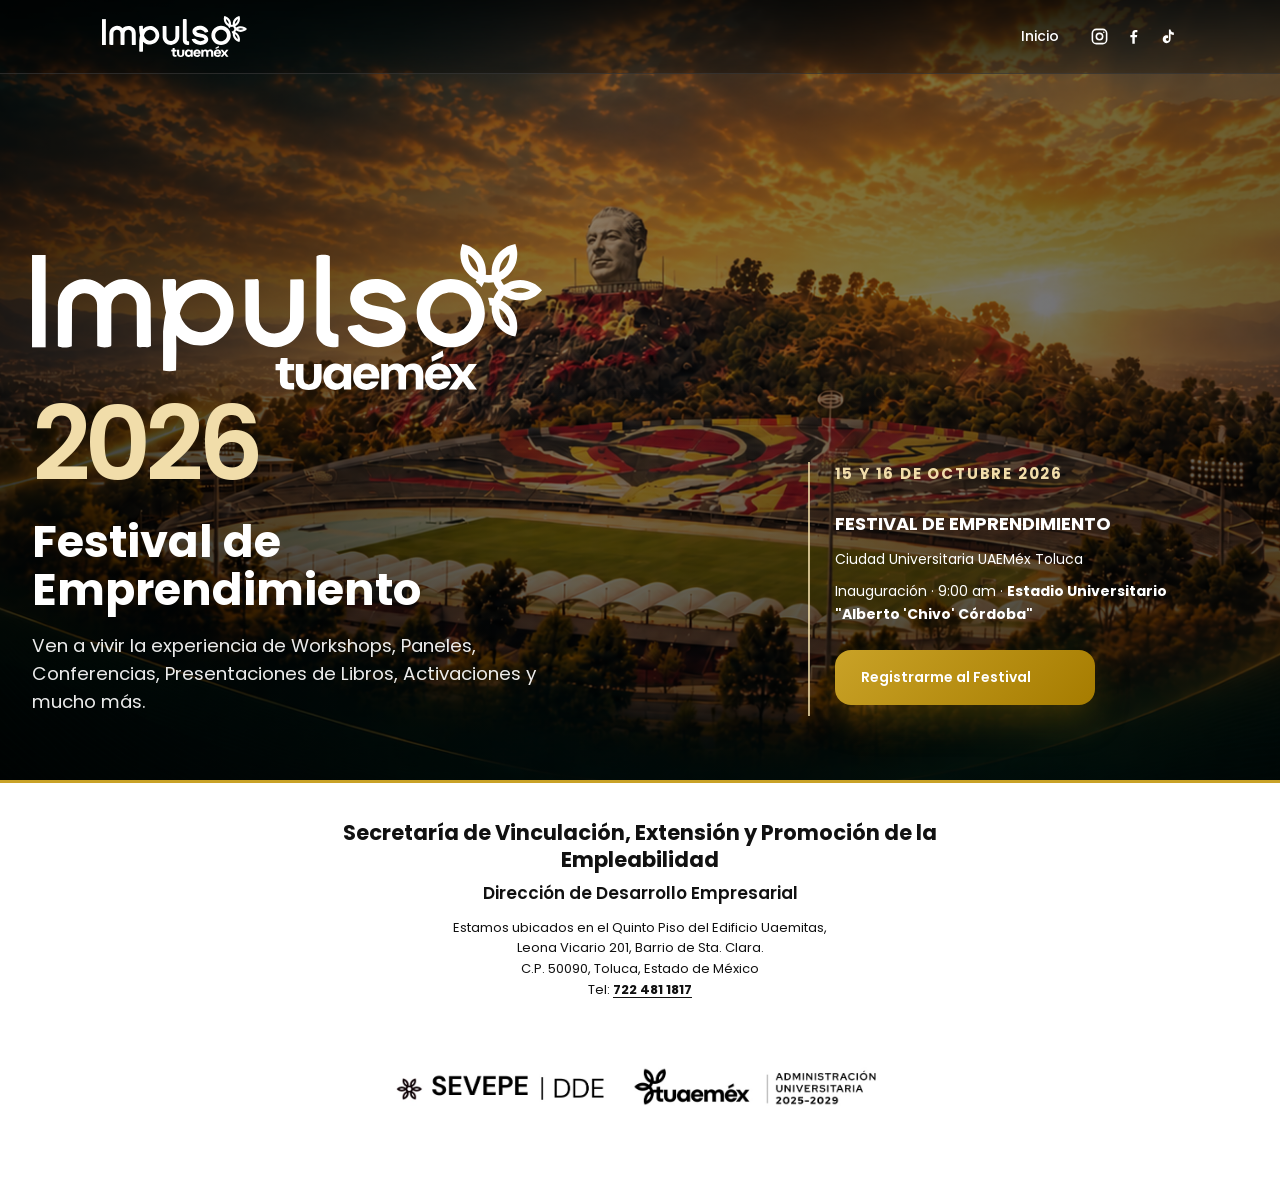
==== commit 8ddd8d2e: "actualizacion" ====
--- a/index.html
+++ b/index.html
@@ -18,7 +18,17 @@
         </a>
         <div class="nav-links">
             <a href="#festival">Inicio</a>
-            <a href="#redes">Redes sociales</a>
+            <div class="nav-socials" aria-label="Redes sociales">
+                <a class="instagram" href="https://www.instagram.com/dde_uaemex/" aria-label="Instagram">
+                    <svg viewBox="0 0 24 24" aria-hidden="true"><rect x="3" y="3" width="18" height="18" rx="5"/><circle cx="12" cy="12" r="4"/><circle class="dot" cx="17.4" cy="6.7" r="1"/></svg>
+                </a>
+                <a class="facebook" href="https://www.facebook.com/Desarrollo.Empresarial.UAEMex/" aria-label="Facebook">
+                    <svg viewBox="0 0 24 24" aria-hidden="true"><path d="M13.6 21v-8h2.7l.4-3h-3.1V8.1c0-.9.3-1.5 1.6-1.5h1.7V3.9c-.3 0-1.3-.1-2.4-.1-2.4 0-4 1.5-4 4.1V10H8v3h2.5v8h3.1Z"/></svg>
+                </a>
+                <a class="tiktok" href="https://www.tiktok.com/@ddeuaemex" aria-label="TikTok">
+                    <svg viewBox="0 0 24 24" aria-hidden="true"><path d="M15.8 3c.4 2.4 1.7 3.8 4.2 4v3.1c-1.5 0-2.9-.5-4.1-1.3v6.5c0 4.1-4.4 6.5-7.8 4.2-2.1-1.4-2.8-4.5-1.5-6.7 1.4-2.4 4.3-3 6.2-1.9v3.2c-.4-.1-.9-.2-1.3-.1-1.1.1-1.8 1.1-1.5 2.2.4 1.5 2.6 1.9 3.5.6.3-.4.3-.9.3-1.4V3h3Z"/></svg>
+                </a>
+            </div>
         </div>
     </nav>
 </header>
@@ -38,6 +48,7 @@
                 <img class="event-logo" src="assets/logo-festival.svg" alt="Logotipo del Festival de Emprendimiento">
                 <p class="hero-year">2026</p>
                 <h1>Festival de Emprendimiento</h1>
+                <p class="hero-description">Ven a vivir la experiencia de Workshops, Paneles, Conferencias, Presentaciones de Libros, Activaciones y mucho más.</p>
             </div>
             <div class="hero-details">
                 <p class="hero-date">15 y 16 de octubre 2026</p>
@@ -51,26 +62,6 @@
         </div>
     </section>
 
-    <section class="socials" id="redes" aria-labelledby="socials-title">
-        <div class="section-heading">
-            <h2 id="socials-title">Síguenos en redes sociales</h2>
-        </div>
-
-        <div class="social-grid">
-            <a class="card social-card instagram" href="https://www.instagram.com/dde_uaemex/" aria-label="Visitar Instagram de Dirección de Desarrollo Empresarial">
-                <svg viewBox="0 0 24 24" aria-hidden="true"><rect x="3" y="3" width="18" height="18" rx="5"/><circle cx="12" cy="12" r="4"/><circle class="dot" cx="17.4" cy="6.7" r="1"/></svg>
-                <span>Instagram</span>
-            </a>
-            <a class="card social-card facebook" href="https://www.facebook.com/Desarrollo.Empresarial.UAEMex/" aria-label="Visitar Facebook de Dirección de Desarrollo Empresarial">
-                <svg viewBox="0 0 24 24" aria-hidden="true"><path d="M13.6 21v-8h2.7l.4-3h-3.1V8.1c0-.9.3-1.5 1.6-1.5h1.7V3.9c-.3 0-1.3-.1-2.4-.1-2.4 0-4 1.5-4 4.1V10H8v3h2.5v8h3.1Z"/></svg>
-                <span>Facebook</span>
-            </a>
-            <a class="card social-card tiktok" href="https://www.tiktok.com/@ddeuaemex" aria-label="Visitar TikTok de Dirección de Desarrollo Empresarial">
-                <svg viewBox="0 0 24 24" aria-hidden="true"><path d="M15.8 3c.4 2.4 1.7 3.8 4.2 4v3.1c-1.5 0-2.9-.5-4.1-1.3v6.5c0 4.1-4.4 6.5-7.8 4.2-2.1-1.4-2.8-4.5-1.5-6.7 1.4-2.4 4.3-3 6.2-1.9v3.2c-.4-.1-.9-.2-1.3-.1-1.1.1-1.8 1.1-1.5 2.2.4 1.5 2.6 1.9 3.5.6.3-.4.3-.9.3-1.4V3h3Z"/></svg>
-                <span>TikTok</span>
-            </a>
-        </div>
-    </section>
 </main>
 
 <footer id="contacto">
--- a/css/styles.css
+++ b/css/styles.css
@@ -2,8 +2,8 @@
 *{box-sizing:border-box;margin:0;padding:0;font-family:'Poppins',sans-serif}
 html{scroll-behavior:smooth}
 body{color:var(--texto);background:#fff}
-.navbar{position:absolute;z-index:5;top:0;left:0;width:100%;height:74px;display:flex;align-items:center;padding:0 clamp(24px,8vw,130px);background:linear-gradient(180deg,rgba(0,0,0,.72),rgba(0,0,0,.3));border-bottom:1px solid rgba(255,255,255,.15)}nav{width:min(1230px,100%);margin:auto;display:flex;align-items:center;justify-content:space-between}.nav-brand{display:block;line-height:0}.nav-brand img{display:block;width:145px;height:42px;object-fit:contain}.nav-links{display:flex;align-items:center;gap:30px}nav a{color:#fff;font-size:14px;font-weight:500;text-decoration:none;transition:color .2s ease,transform .2s ease}nav a:hover,nav a:focus-visible{color:#ead49a;transform:translateY(-2px)}
-.profile-hero{position:relative;min-height:min(780px,100svh);margin:0;background:#0b1714;color:#fff;overflow:hidden}.profile-cover{position:absolute;inset:0;background:#0b1714}.profile-cover picture,.profile-cover img{display:block;width:100%;height:100%}.profile-cover img{object-fit:cover;object-position:center}.hero-shade{position:absolute;inset:0;background:linear-gradient(90deg,rgba(0,0,0,.75) 0%,rgba(0,0,0,.45) 46%,rgba(0,0,0,.58) 100%),linear-gradient(0deg,rgba(0,0,0,.52) 0%,transparent 52%)}.profile-content{position:relative;z-index:1;width:min(1230px,calc(100% - 64px));min-height:min(780px,100svh);margin:auto;padding:145px 0 64px;display:grid;grid-template-columns:minmax(0,1.2fr) minmax(310px,.8fr);gap:clamp(45px,9vw,145px);align-items:end}.hero-intro{max-width:650px}.event-logo{display:block;width:min(100%,510px);height:auto}.hero-year{margin-top:8px;color:#f1ddaa;font-size:clamp(54px,8vw,104px);font-weight:600;line-height:.9;letter-spacing:-.06em}.profile-content h1{max-width:610px;margin-top:28px;font-size:clamp(30px,3.5vw,48px);line-height:1.08;color:#fff}.hero-details{max-width:390px;padding:0 0 4px 25px;border-left:2px solid rgba(241,221,170,.8);font-size:14px;line-height:1.65}.hero-details p{margin-top:9px}.hero-details .hero-date{margin:0 0 22px;color:#f1ddaa;font-size:15px;font-weight:700;letter-spacing:.12em;text-transform:uppercase}.hero-event-name{font-size:18px;font-weight:700;text-transform:uppercase}.profile-button{margin-top:24px}.profile-meta{display:none}
+.navbar{position:absolute;z-index:5;top:0;left:0;width:100%;height:74px;display:flex;align-items:center;padding:0 clamp(24px,8vw,130px);background:linear-gradient(180deg,rgba(0,0,0,.72),rgba(0,0,0,.3));border-bottom:1px solid rgba(255,255,255,.15)}nav{width:min(1230px,100%);margin:auto;display:flex;align-items:center;justify-content:space-between}.nav-brand{display:block;line-height:0}.nav-brand img{display:block;width:145px;height:42px;object-fit:contain}.nav-links{display:flex;align-items:center;gap:30px}.nav-socials{display:flex;align-items:center;gap:13px}.nav-socials a{display:grid;place-items:center;width:21px;height:24px}.nav-socials svg{width:19px;height:19px;fill:currentColor}.nav-socials .instagram svg{fill:none;stroke:currentColor;stroke-width:2}.nav-socials .instagram svg .dot{fill:currentColor;stroke:none}nav a{color:#fff;font-size:14px;font-weight:500;text-decoration:none;transition:color .2s ease,transform .2s ease}nav a:hover,nav a:focus-visible{color:#ead49a;transform:translateY(-2px)}
+.profile-hero{position:relative;min-height:min(780px,100svh);margin:0;background:#0b1714;color:#fff;overflow:hidden}.profile-cover{position:absolute;inset:0;background:#0b1714}.profile-cover picture,.profile-cover img{display:block;width:100%;height:100%}.profile-cover img{object-fit:cover;object-position:center}.hero-shade{position:absolute;inset:0;background:linear-gradient(90deg,rgba(0,0,0,.75) 0%,rgba(0,0,0,.45) 46%,rgba(0,0,0,.58) 100%),linear-gradient(0deg,rgba(0,0,0,.52) 0%,transparent 52%)}.profile-content{position:relative;z-index:1;width:min(1230px,calc(100% - 64px));min-height:min(780px,100svh);margin:auto;padding:145px 0 64px;display:grid;grid-template-columns:minmax(0,1.2fr) minmax(310px,.8fr);gap:clamp(45px,9vw,145px);align-items:end}.hero-intro{max-width:650px}.event-logo{display:block;width:min(100%,510px);height:auto}.hero-year{margin-top:8px;color:#f1ddaa;font-size:clamp(54px,8vw,104px);font-weight:600;line-height:.9;letter-spacing:-.06em}.profile-content h1{max-width:610px;margin-top:28px;font-size:clamp(30px,3.5vw,48px);line-height:1.08;color:#fff}.hero-description{max-width:560px;margin-top:18px;color:rgba(255,255,255,.92);font-size:clamp(15px,1.45vw,20px);line-height:1.5}.hero-details{max-width:390px;padding:0 0 4px 25px;border-left:2px solid rgba(241,221,170,.8);font-size:14px;line-height:1.65}.hero-details p{margin-top:9px}.hero-details .hero-date{margin:0 0 22px;color:#f1ddaa;font-size:15px;font-weight:700;letter-spacing:.12em;text-transform:uppercase}.hero-event-name{font-size:18px;font-weight:700;text-transform:uppercase}.profile-button{margin-top:24px}.profile-meta{display:none}
 .btn-primary{position:relative;display:inline-block;overflow:hidden;min-width:260px;padding:16px 26px;border-radius:16px;background:linear-gradient(135deg,var(--dorado),var(--dorado-oscuro));box-shadow:0 15px 35px rgba(166,124,0,.3);color:#fff;font-weight:600;text-decoration:none;transition:transform .2s ease,box-shadow .2s ease,filter .2s ease}.btn-primary::after{position:absolute;top:0;left:-75%;width:45%;height:100%;content:"";background:rgba(255,255,255,.28);transform:skewX(-20deg);transition:left .45s ease}.btn-primary:hover,.btn-primary:focus-visible{transform:translateY(-3px);box-shadow:0 18px 38px rgba(166,124,0,.4);filter:saturate(1.08)}.btn-primary:hover::after,.btn-primary:focus-visible::after{left:130%}
 .socials{padding:48px 8% 44px;background:#fff;border-bottom:1px solid rgba(15,76,69,.12)}.section-heading{text-align:center;margin-bottom:26px}.eyebrow{display:block;color:var(--dorado-oscuro);font-size:12px;font-weight:700;letter-spacing:3px}.section-heading h2{font-size:clamp(26px,3vw,34px);line-height:1.2}.social-grid{max-width:720px;margin:0 auto;display:grid;grid-template-columns:repeat(3,1fr)}.card{background:transparent}.social-card{min-height:104px;display:flex;flex-direction:column;align-items:center;justify-content:center;gap:10px;color:var(--verde);font-size:17px;font-weight:700;text-decoration:none;transition:transform .2s ease,color .2s ease}.social-card+.social-card{border-left:1px solid rgba(15,76,69,.18)}.social-card:hover,.social-card:focus-visible{color:var(--dorado-oscuro);transform:translateY(-3px)}.social-card svg{width:38px;height:38px;fill:currentColor}.instagram svg{fill:none;stroke:currentColor;stroke-width:2}.instagram svg .dot{fill:currentColor;stroke:none}.instagram:hover,.instagram:focus-visible{color:#c13584}.facebook:hover,.facebook:focus-visible{color:#1877f2}.tiktok:hover,.tiktok:focus-visible{color:#111}
 footer{margin-top:0;padding:36px 16px 28px;background:#fff;color:#111;text-align:center;border-top:3px solid var(--dorado)}.footer-content{max-width:680px;margin:auto}footer h2{font-size:clamp(16px,1.8vw,21px);line-height:1.3;font-weight:700}footer h3{margin-top:6px;font-size:17px;font-weight:600}.footer-address{max-width:560px;margin:12px auto 16px;font-style:normal;line-height:1.6;font-size:13px}.footer-address a{color:inherit;text-underline-offset:3px}.footer-letterhead{max-width:500px;margin:0 auto}.footer-letterhead img{display:block;width:100%;height:auto}
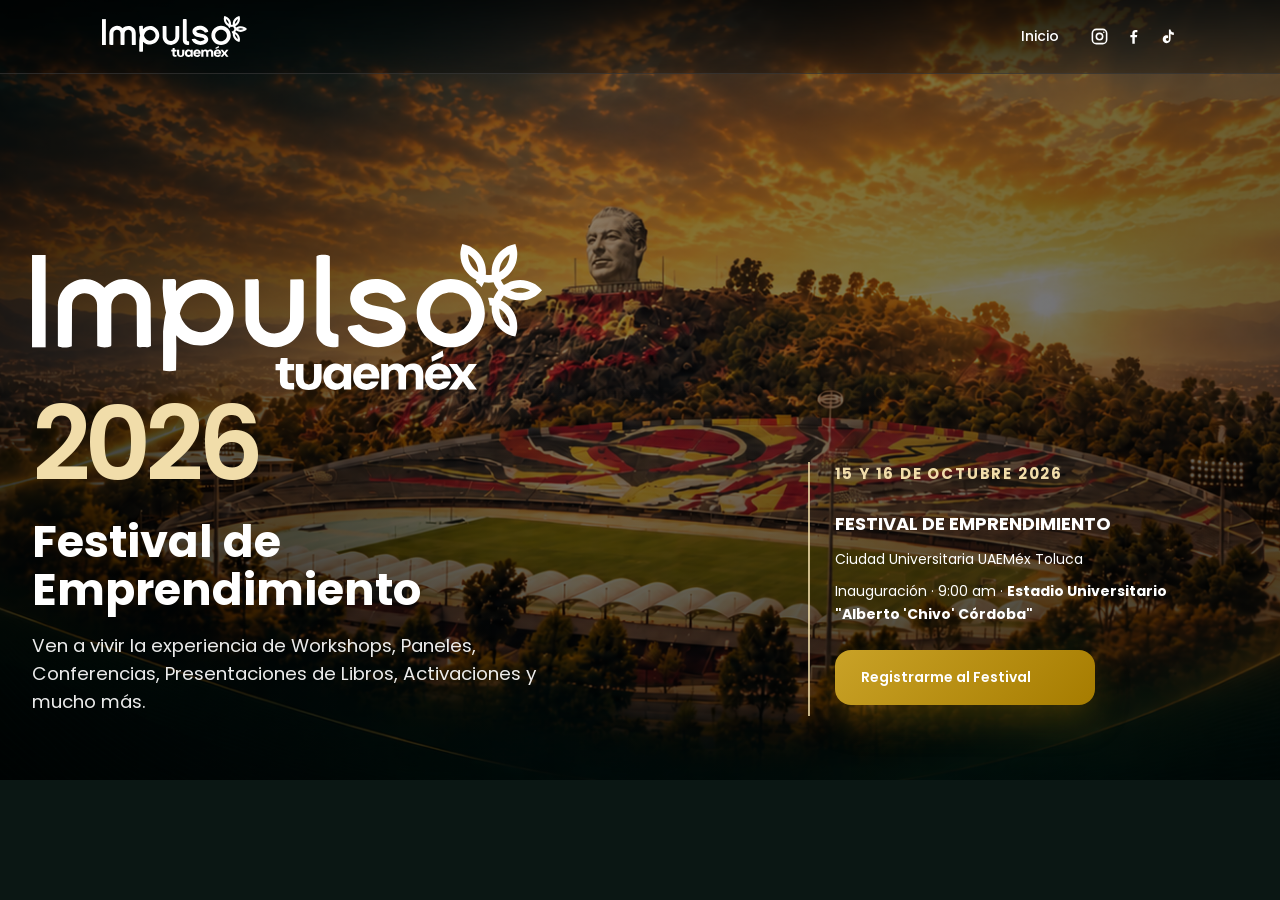
==== commit d695935c: "actualización" ====
--- a/index.html
+++ b/index.html
@@ -64,22 +64,6 @@
 
 </main>
 
-<footer id="contacto">
-    <div class="footer-content">
-        <h2>Secretaría de Vinculación, Extensión y Promoción de la Empleabilidad</h2>
-        <h3>Dirección de Desarrollo Empresarial</h3>
-        <address class="footer-address">
-            Estamos ubicados en el Quinto Piso del Edificio Uaemitas,<br>
-            Leona Vicario 201, Barrio de Sta. Clara.<br>
-            C.P. 50090, Toluca, Estado de México<br>
-            Tel: <a href="tel:+527224811817"><strong>722 481 1817</strong></a>
-        </address>
-        <div class="footer-letterhead">
-            <img src="assets/membrete-dde.jpeg" alt="SEVEPE | DDE · UAEMéx Administración Universitaria 2025–2029">
-        </div>
-    </div>
-</footer>
-
 <script src="js/app.js"></script>
 </body>
 </html>
--- a/css/styles.css
+++ b/css/styles.css
@@ -1,13 +1,11 @@
 :root{--verde:#0f4c45;--verde-oscuro:#093c37;--dorado:#c9a227;--dorado-oscuro:#a67c00;--crema:#f8f5f1;--texto:#17332d}
 *{box-sizing:border-box;margin:0;padding:0;font-family:'Poppins',sans-serif}
 html{scroll-behavior:smooth}
-body{color:var(--texto);background:#fff}
+body{color:var(--texto);background:#0b1714}
 .navbar{position:absolute;z-index:5;top:0;left:0;width:100%;height:74px;display:flex;align-items:center;padding:0 clamp(24px,8vw,130px);background:linear-gradient(180deg,rgba(0,0,0,.72),rgba(0,0,0,.3));border-bottom:1px solid rgba(255,255,255,.15)}nav{width:min(1230px,100%);margin:auto;display:flex;align-items:center;justify-content:space-between}.nav-brand{display:block;line-height:0}.nav-brand img{display:block;width:145px;height:42px;object-fit:contain}.nav-links{display:flex;align-items:center;gap:30px}.nav-socials{display:flex;align-items:center;gap:13px}.nav-socials a{display:grid;place-items:center;width:21px;height:24px}.nav-socials svg{width:19px;height:19px;fill:currentColor}.nav-socials .instagram svg{fill:none;stroke:currentColor;stroke-width:2}.nav-socials .instagram svg .dot{fill:currentColor;stroke:none}nav a{color:#fff;font-size:14px;font-weight:500;text-decoration:none;transition:color .2s ease,transform .2s ease}nav a:hover,nav a:focus-visible{color:#ead49a;transform:translateY(-2px)}
 .profile-hero{position:relative;min-height:min(780px,100svh);margin:0;background:#0b1714;color:#fff;overflow:hidden}.profile-cover{position:absolute;inset:0;background:#0b1714}.profile-cover picture,.profile-cover img{display:block;width:100%;height:100%}.profile-cover img{object-fit:cover;object-position:center}.hero-shade{position:absolute;inset:0;background:linear-gradient(90deg,rgba(0,0,0,.75) 0%,rgba(0,0,0,.45) 46%,rgba(0,0,0,.58) 100%),linear-gradient(0deg,rgba(0,0,0,.52) 0%,transparent 52%)}.profile-content{position:relative;z-index:1;width:min(1230px,calc(100% - 64px));min-height:min(780px,100svh);margin:auto;padding:145px 0 64px;display:grid;grid-template-columns:minmax(0,1.2fr) minmax(310px,.8fr);gap:clamp(45px,9vw,145px);align-items:end}.hero-intro{max-width:650px}.event-logo{display:block;width:min(100%,510px);height:auto}.hero-year{margin-top:8px;color:#f1ddaa;font-size:clamp(54px,8vw,104px);font-weight:600;line-height:.9;letter-spacing:-.06em}.profile-content h1{max-width:610px;margin-top:28px;font-size:clamp(30px,3.5vw,48px);line-height:1.08;color:#fff}.hero-description{max-width:560px;margin-top:18px;color:rgba(255,255,255,.92);font-size:clamp(15px,1.45vw,20px);line-height:1.5}.hero-details{max-width:390px;padding:0 0 4px 25px;border-left:2px solid rgba(241,221,170,.8);font-size:14px;line-height:1.65}.hero-details p{margin-top:9px}.hero-details .hero-date{margin:0 0 22px;color:#f1ddaa;font-size:15px;font-weight:700;letter-spacing:.12em;text-transform:uppercase}.hero-event-name{font-size:18px;font-weight:700;text-transform:uppercase}.profile-button{margin-top:24px}.profile-meta{display:none}
 .btn-primary{position:relative;display:inline-block;overflow:hidden;min-width:260px;padding:16px 26px;border-radius:16px;background:linear-gradient(135deg,var(--dorado),var(--dorado-oscuro));box-shadow:0 15px 35px rgba(166,124,0,.3);color:#fff;font-weight:600;text-decoration:none;transition:transform .2s ease,box-shadow .2s ease,filter .2s ease}.btn-primary::after{position:absolute;top:0;left:-75%;width:45%;height:100%;content:"";background:rgba(255,255,255,.28);transform:skewX(-20deg);transition:left .45s ease}.btn-primary:hover,.btn-primary:focus-visible{transform:translateY(-3px);box-shadow:0 18px 38px rgba(166,124,0,.4);filter:saturate(1.08)}.btn-primary:hover::after,.btn-primary:focus-visible::after{left:130%}
-.socials{padding:48px 8% 44px;background:#fff;border-bottom:1px solid rgba(15,76,69,.12)}.section-heading{text-align:center;margin-bottom:26px}.eyebrow{display:block;color:var(--dorado-oscuro);font-size:12px;font-weight:700;letter-spacing:3px}.section-heading h2{font-size:clamp(26px,3vw,34px);line-height:1.2}.social-grid{max-width:720px;margin:0 auto;display:grid;grid-template-columns:repeat(3,1fr)}.card{background:transparent}.social-card{min-height:104px;display:flex;flex-direction:column;align-items:center;justify-content:center;gap:10px;color:var(--verde);font-size:17px;font-weight:700;text-decoration:none;transition:transform .2s ease,color .2s ease}.social-card+.social-card{border-left:1px solid rgba(15,76,69,.18)}.social-card:hover,.social-card:focus-visible{color:var(--dorado-oscuro);transform:translateY(-3px)}.social-card svg{width:38px;height:38px;fill:currentColor}.instagram svg{fill:none;stroke:currentColor;stroke-width:2}.instagram svg .dot{fill:currentColor;stroke:none}.instagram:hover,.instagram:focus-visible{color:#c13584}.facebook:hover,.facebook:focus-visible{color:#1877f2}.tiktok:hover,.tiktok:focus-visible{color:#111}
-footer{margin-top:0;padding:36px 16px 28px;background:#fff;color:#111;text-align:center;border-top:3px solid var(--dorado)}.footer-content{max-width:680px;margin:auto}footer h2{font-size:clamp(16px,1.8vw,21px);line-height:1.3;font-weight:700}footer h3{margin-top:6px;font-size:17px;font-weight:600}.footer-address{max-width:560px;margin:12px auto 16px;font-style:normal;line-height:1.6;font-size:13px}.footer-address a{color:inherit;text-underline-offset:3px}.footer-letterhead{max-width:500px;margin:0 auto}.footer-letterhead img{display:block;width:100%;height:auto}
 nav a:focus-visible,.btn-primary:focus-visible,.social-card:focus-visible{outline:3px solid rgba(201,162,39,.7);outline-offset:4px}
 @media(max-width:800px){.profile-content{width:min(calc(100% - 48px),620px);padding:130px 0 52px;grid-template-columns:1fr;gap:42px;align-items:end}.hero-intro{max-width:540px}.hero-details{max-width:510px}.event-logo{width:min(100%,420px)}}
-@media(max-width:600px){.navbar{height:64px;padding:0 6%}.nav-brand img{width:122px;height:36px}.nav-links{gap:18px}.nav-links a{font-size:12px}.profile-hero{min-height:720px}.profile-content{width:calc(100% - 40px);min-height:720px;padding:112px 0 38px;gap:32px}.event-logo{width:min(100%,320px)}.hero-year{font-size:62px}.profile-content h1{margin-top:20px;font-size:32px}.hero-details{padding-left:18px;font-size:13px}.hero-details .hero-date{margin-bottom:14px;font-size:12px}.hero-event-name{font-size:15px}.btn-primary{width:100%;min-width:0;padding:15px 18px}.socials{padding:38px 5% 34px}.social-grid{grid-template-columns:1fr}.social-card{min-height:76px;flex-direction:row;justify-content:center}.social-card+.social-card{border-top:1px solid rgba(15,76,69,.18);border-left:0}.social-card svg{width:30px;height:30px}footer{padding:28px 5% 20px;border-radius:0}.footer-content{padding:0}footer h3{font-size:16px}.footer-address{font-size:13px;margin:12px auto 14px}.footer-letterhead{max-width:100%}}
+@media(max-width:600px){.navbar{height:64px;padding:0 6%}.nav-brand img{width:122px;height:36px}.nav-links{gap:18px}.nav-links a{font-size:12px}.profile-hero{min-height:720px}.profile-content{width:calc(100% - 40px);min-height:720px;padding:112px 0 38px;gap:32px}.event-logo{width:min(100%,320px)}.hero-year{font-size:62px}.profile-content h1{margin-top:20px;font-size:32px}.hero-details{padding-left:18px;font-size:13px}.hero-details .hero-date{margin-bottom:14px;font-size:12px}.hero-event-name{font-size:15px}.btn-primary{width:100%;min-width:0;padding:15px 18px}}
 @media(prefers-reduced-motion:reduce){html{scroll-behavior:auto}*,*::before,*::after{transition-duration:.01ms!important;animation-duration:.01ms!important}}
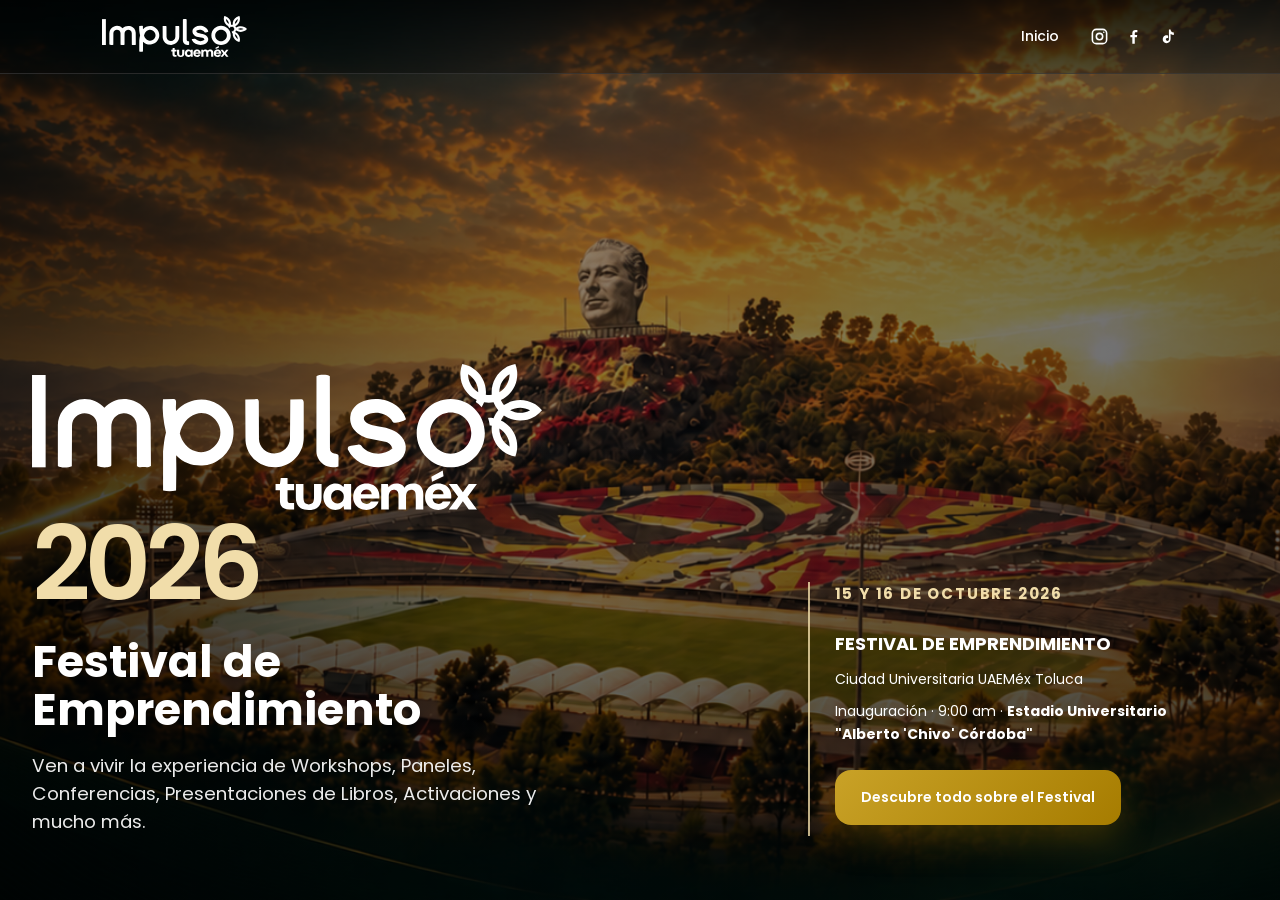
==== commit 844ce8b3: "actualziacion" ====
--- a/index.html
+++ b/index.html
@@ -56,7 +56,7 @@
                 <p>Ciudad Universitaria UAEMéx Toluca</p>
                 <p>Inauguración · 9:00 am · <strong>Estadio Universitario "Alberto 'Chivo' Córdoba"</strong></p>
                 <a class="btn-primary profile-button" href="https://impulsouaemex2026.cineticocre.com.mx/">
-                    Registrarme al Festival
+                    Descubre todo sobre el Festival
                 </a>
             </div>
         </div>
--- a/css/styles.css
+++ b/css/styles.css
@@ -1,11 +1,11 @@
 :root{--verde:#0f4c45;--verde-oscuro:#093c37;--dorado:#c9a227;--dorado-oscuro:#a67c00;--crema:#f8f5f1;--texto:#17332d}
 *{box-sizing:border-box;margin:0;padding:0;font-family:'Poppins',sans-serif}
 html{scroll-behavior:smooth}
-body{color:var(--texto);background:#0b1714}
+body{min-height:100svh;color:var(--texto);background:#0b1714}
 .navbar{position:absolute;z-index:5;top:0;left:0;width:100%;height:74px;display:flex;align-items:center;padding:0 clamp(24px,8vw,130px);background:linear-gradient(180deg,rgba(0,0,0,.72),rgba(0,0,0,.3));border-bottom:1px solid rgba(255,255,255,.15)}nav{width:min(1230px,100%);margin:auto;display:flex;align-items:center;justify-content:space-between}.nav-brand{display:block;line-height:0}.nav-brand img{display:block;width:145px;height:42px;object-fit:contain}.nav-links{display:flex;align-items:center;gap:30px}.nav-socials{display:flex;align-items:center;gap:13px}.nav-socials a{display:grid;place-items:center;width:21px;height:24px}.nav-socials svg{width:19px;height:19px;fill:currentColor}.nav-socials .instagram svg{fill:none;stroke:currentColor;stroke-width:2}.nav-socials .instagram svg .dot{fill:currentColor;stroke:none}nav a{color:#fff;font-size:14px;font-weight:500;text-decoration:none;transition:color .2s ease,transform .2s ease}nav a:hover,nav a:focus-visible{color:#ead49a;transform:translateY(-2px)}
-.profile-hero{position:relative;min-height:min(780px,100svh);margin:0;background:#0b1714;color:#fff;overflow:hidden}.profile-cover{position:absolute;inset:0;background:#0b1714}.profile-cover picture,.profile-cover img{display:block;width:100%;height:100%}.profile-cover img{object-fit:cover;object-position:center}.hero-shade{position:absolute;inset:0;background:linear-gradient(90deg,rgba(0,0,0,.75) 0%,rgba(0,0,0,.45) 46%,rgba(0,0,0,.58) 100%),linear-gradient(0deg,rgba(0,0,0,.52) 0%,transparent 52%)}.profile-content{position:relative;z-index:1;width:min(1230px,calc(100% - 64px));min-height:min(780px,100svh);margin:auto;padding:145px 0 64px;display:grid;grid-template-columns:minmax(0,1.2fr) minmax(310px,.8fr);gap:clamp(45px,9vw,145px);align-items:end}.hero-intro{max-width:650px}.event-logo{display:block;width:min(100%,510px);height:auto}.hero-year{margin-top:8px;color:#f1ddaa;font-size:clamp(54px,8vw,104px);font-weight:600;line-height:.9;letter-spacing:-.06em}.profile-content h1{max-width:610px;margin-top:28px;font-size:clamp(30px,3.5vw,48px);line-height:1.08;color:#fff}.hero-description{max-width:560px;margin-top:18px;color:rgba(255,255,255,.92);font-size:clamp(15px,1.45vw,20px);line-height:1.5}.hero-details{max-width:390px;padding:0 0 4px 25px;border-left:2px solid rgba(241,221,170,.8);font-size:14px;line-height:1.65}.hero-details p{margin-top:9px}.hero-details .hero-date{margin:0 0 22px;color:#f1ddaa;font-size:15px;font-weight:700;letter-spacing:.12em;text-transform:uppercase}.hero-event-name{font-size:18px;font-weight:700;text-transform:uppercase}.profile-button{margin-top:24px}.profile-meta{display:none}
+.profile-hero{position:relative;min-height:100svh;margin:0;background:#0b1714;color:#fff;overflow:hidden}.profile-cover{position:absolute;inset:0;background:#0b1714}.profile-cover picture,.profile-cover img{display:block;width:100%;height:100%}.profile-cover img{object-fit:cover;object-position:center}.hero-shade{position:absolute;inset:0;background:linear-gradient(90deg,rgba(0,0,0,.75) 0%,rgba(0,0,0,.45) 46%,rgba(0,0,0,.58) 100%),linear-gradient(0deg,rgba(0,0,0,.52) 0%,transparent 52%)}.profile-content{position:relative;z-index:1;width:min(1230px,calc(100% - 64px));min-height:100svh;margin:auto;padding:145px 0 64px;display:grid;grid-template-columns:minmax(0,1.2fr) minmax(310px,.8fr);gap:clamp(45px,9vw,145px);align-items:end}.hero-intro{max-width:650px}.event-logo{display:block;width:min(100%,510px);height:auto}.hero-year{margin-top:8px;color:#f1ddaa;font-size:clamp(54px,8vw,104px);font-weight:600;line-height:.9;letter-spacing:-.06em}.profile-content h1{max-width:610px;margin-top:28px;font-size:clamp(30px,3.5vw,48px);line-height:1.08;color:#fff}.hero-description{max-width:560px;margin-top:18px;color:rgba(255,255,255,.92);font-size:clamp(15px,1.45vw,20px);line-height:1.5}.hero-details{max-width:390px;padding:0 0 4px 25px;border-left:2px solid rgba(241,221,170,.8);font-size:14px;line-height:1.65}.hero-details p{margin-top:9px}.hero-details .hero-date{margin:0 0 22px;color:#f1ddaa;font-size:15px;font-weight:700;letter-spacing:.12em;text-transform:uppercase}.hero-event-name{font-size:18px;font-weight:700;text-transform:uppercase}.profile-button{margin-top:24px}.profile-meta{display:none}
 .btn-primary{position:relative;display:inline-block;overflow:hidden;min-width:260px;padding:16px 26px;border-radius:16px;background:linear-gradient(135deg,var(--dorado),var(--dorado-oscuro));box-shadow:0 15px 35px rgba(166,124,0,.3);color:#fff;font-weight:600;text-decoration:none;transition:transform .2s ease,box-shadow .2s ease,filter .2s ease}.btn-primary::after{position:absolute;top:0;left:-75%;width:45%;height:100%;content:"";background:rgba(255,255,255,.28);transform:skewX(-20deg);transition:left .45s ease}.btn-primary:hover,.btn-primary:focus-visible{transform:translateY(-3px);box-shadow:0 18px 38px rgba(166,124,0,.4);filter:saturate(1.08)}.btn-primary:hover::after,.btn-primary:focus-visible::after{left:130%}
 nav a:focus-visible,.btn-primary:focus-visible,.social-card:focus-visible{outline:3px solid rgba(201,162,39,.7);outline-offset:4px}
 @media(max-width:800px){.profile-content{width:min(calc(100% - 48px),620px);padding:130px 0 52px;grid-template-columns:1fr;gap:42px;align-items:end}.hero-intro{max-width:540px}.hero-details{max-width:510px}.event-logo{width:min(100%,420px)}}
-@media(max-width:600px){.navbar{height:64px;padding:0 6%}.nav-brand img{width:122px;height:36px}.nav-links{gap:18px}.nav-links a{font-size:12px}.profile-hero{min-height:720px}.profile-content{width:calc(100% - 40px);min-height:720px;padding:112px 0 38px;gap:32px}.event-logo{width:min(100%,320px)}.hero-year{font-size:62px}.profile-content h1{margin-top:20px;font-size:32px}.hero-details{padding-left:18px;font-size:13px}.hero-details .hero-date{margin-bottom:14px;font-size:12px}.hero-event-name{font-size:15px}.btn-primary{width:100%;min-width:0;padding:15px 18px}}
+@media(max-width:600px){.navbar{height:64px;padding:0 6%}.nav-brand img{width:122px;height:36px}.nav-links{gap:18px}.nav-links a{font-size:12px}.profile-hero{min-height:max(720px,100svh)}.profile-content{width:calc(100% - 40px);min-height:max(720px,100svh);padding:112px 0 38px;gap:32px}.event-logo{width:min(100%,320px)}.hero-year{font-size:62px}.profile-content h1{margin-top:20px;font-size:32px}.hero-details{padding-left:18px;font-size:13px}.hero-details .hero-date{margin-bottom:14px;font-size:12px}.hero-event-name{font-size:15px}.btn-primary{width:100%;min-width:0;padding:15px 18px}}
 @media(prefers-reduced-motion:reduce){html{scroll-behavior:auto}*,*::before,*::after{transition-duration:.01ms!important;animation-duration:.01ms!important}}
